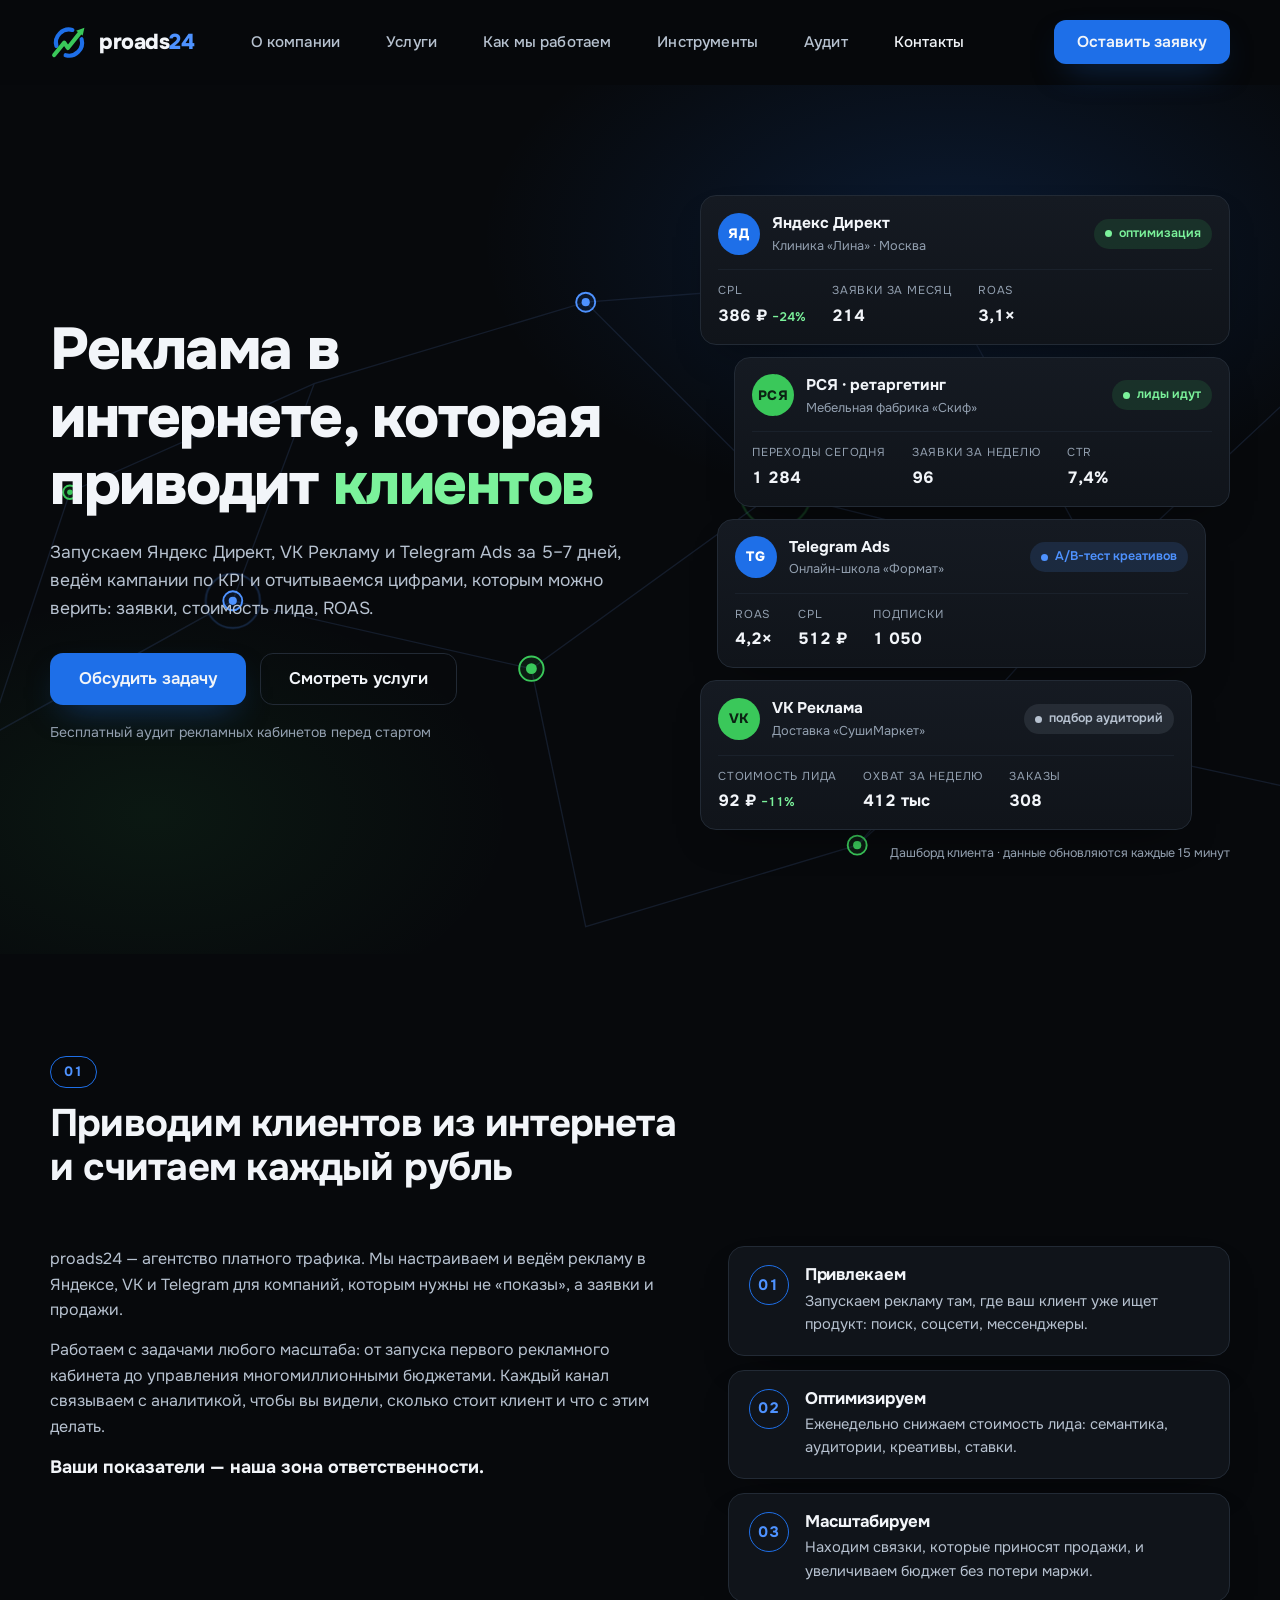
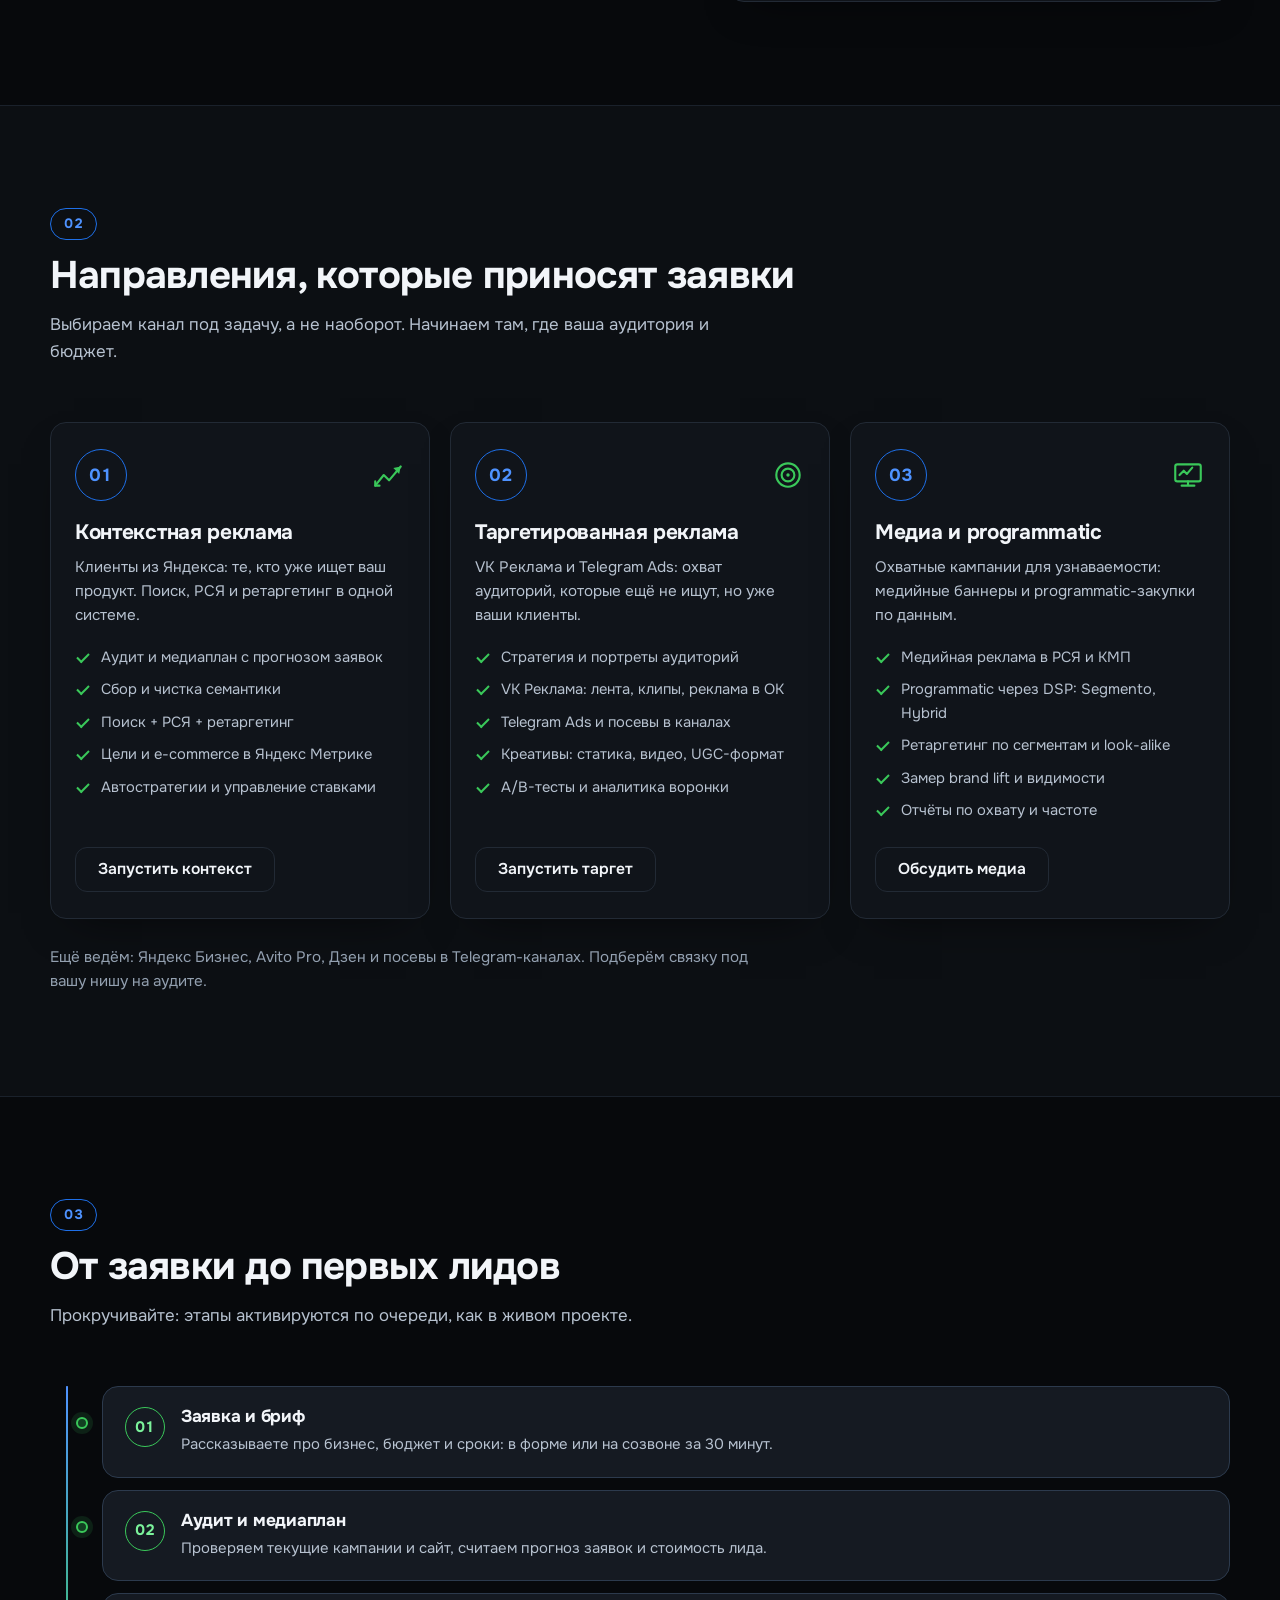
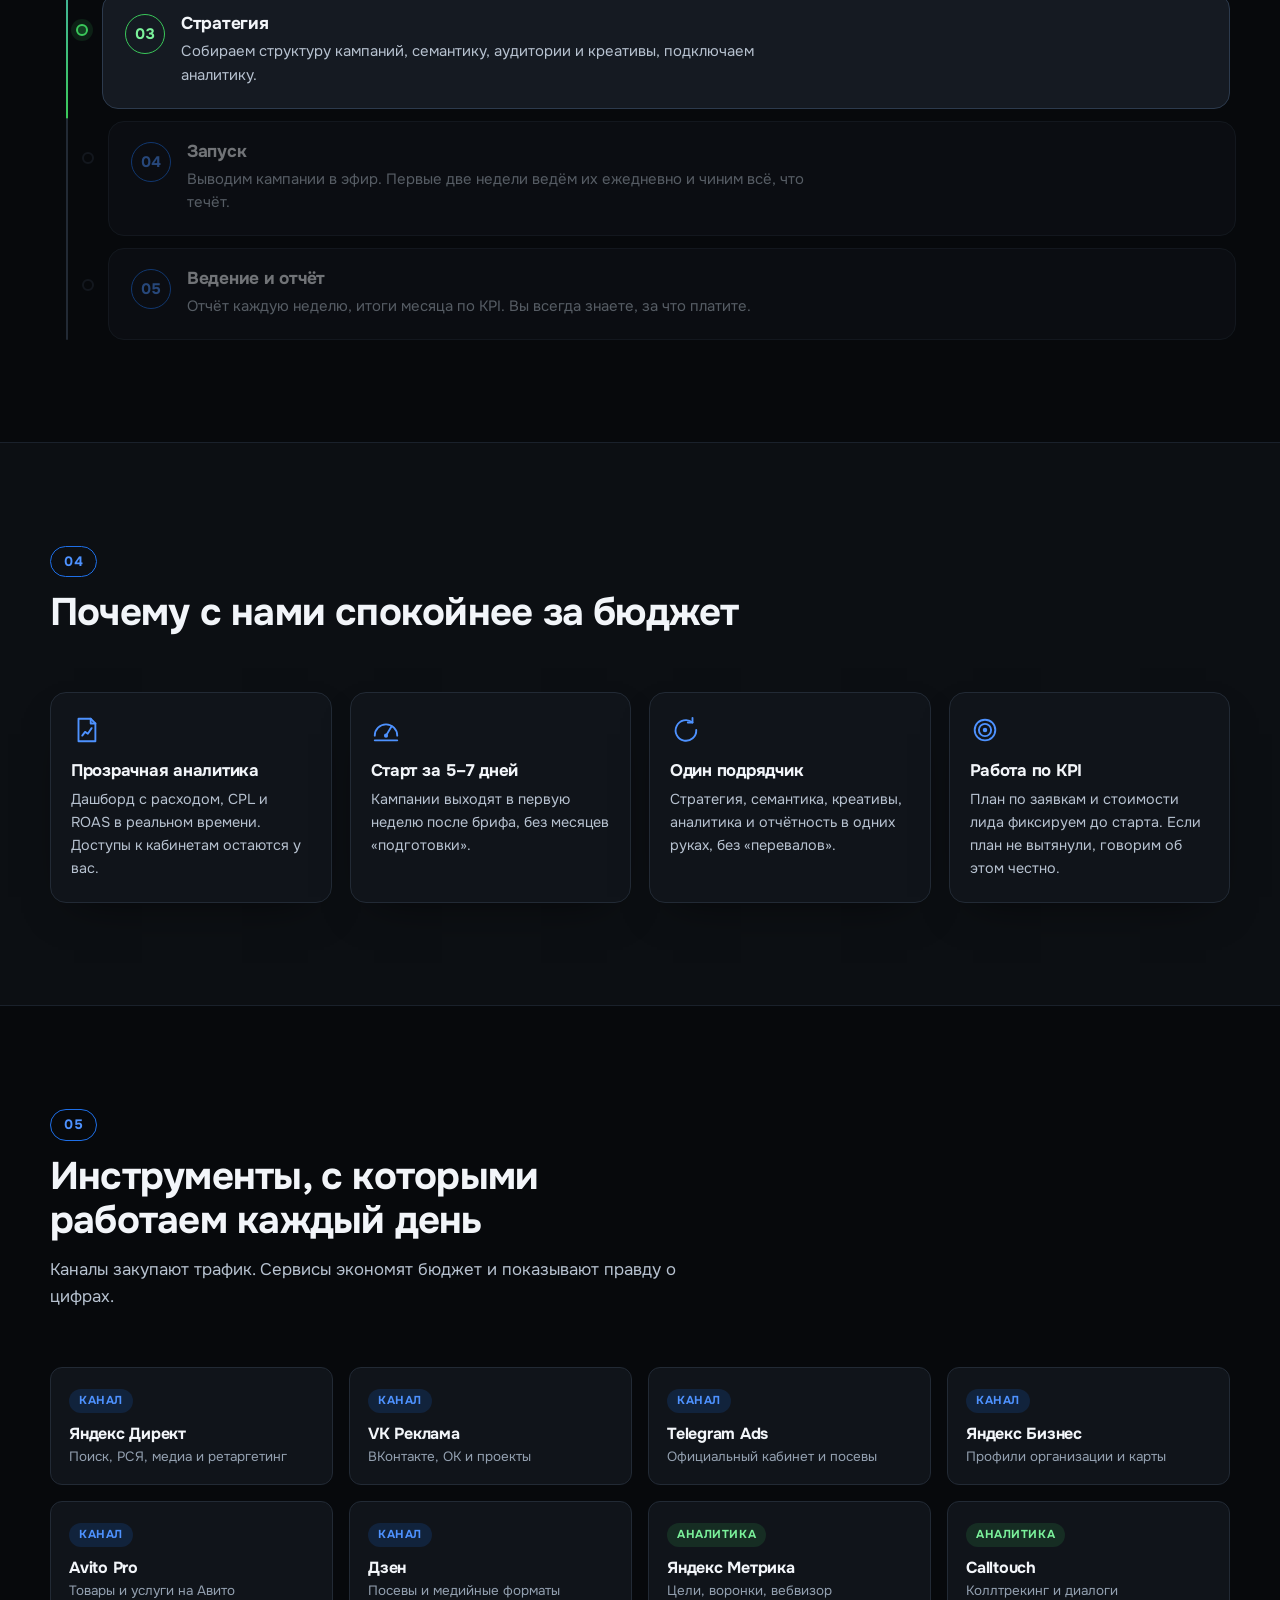
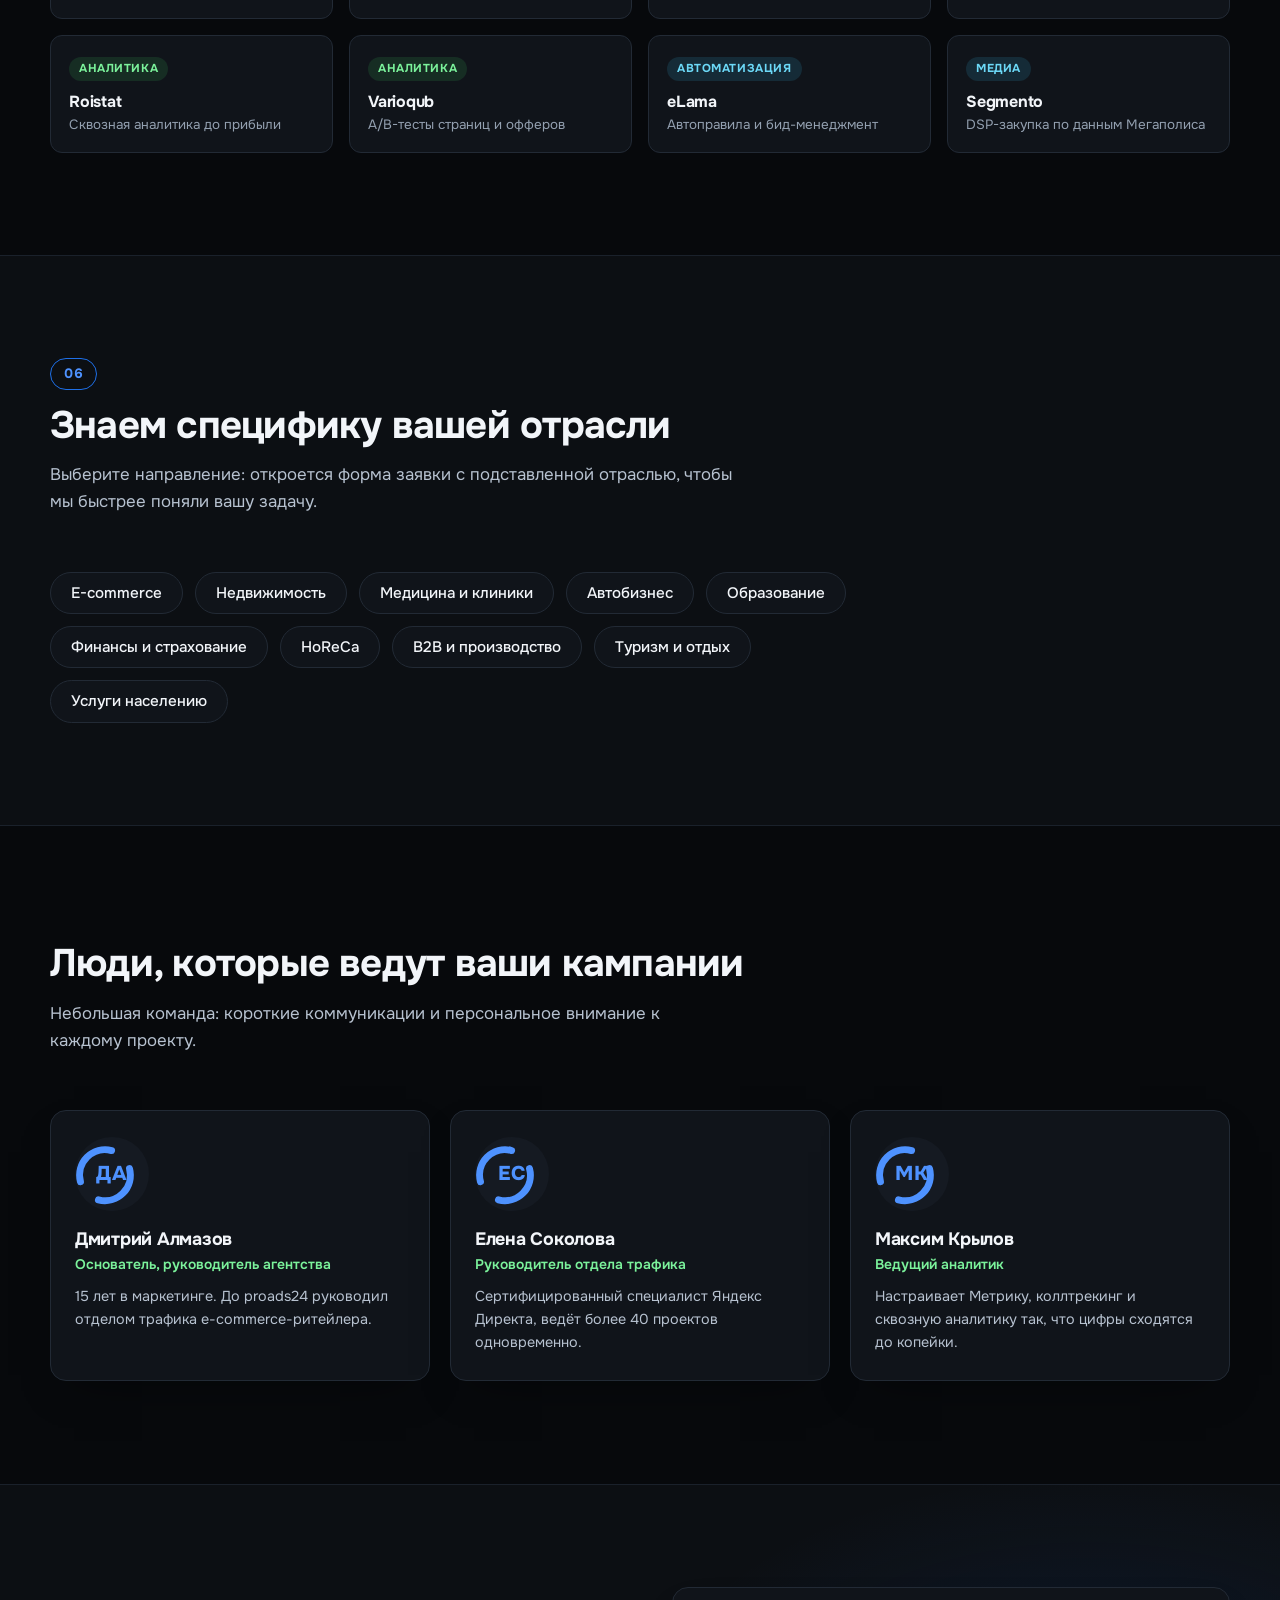
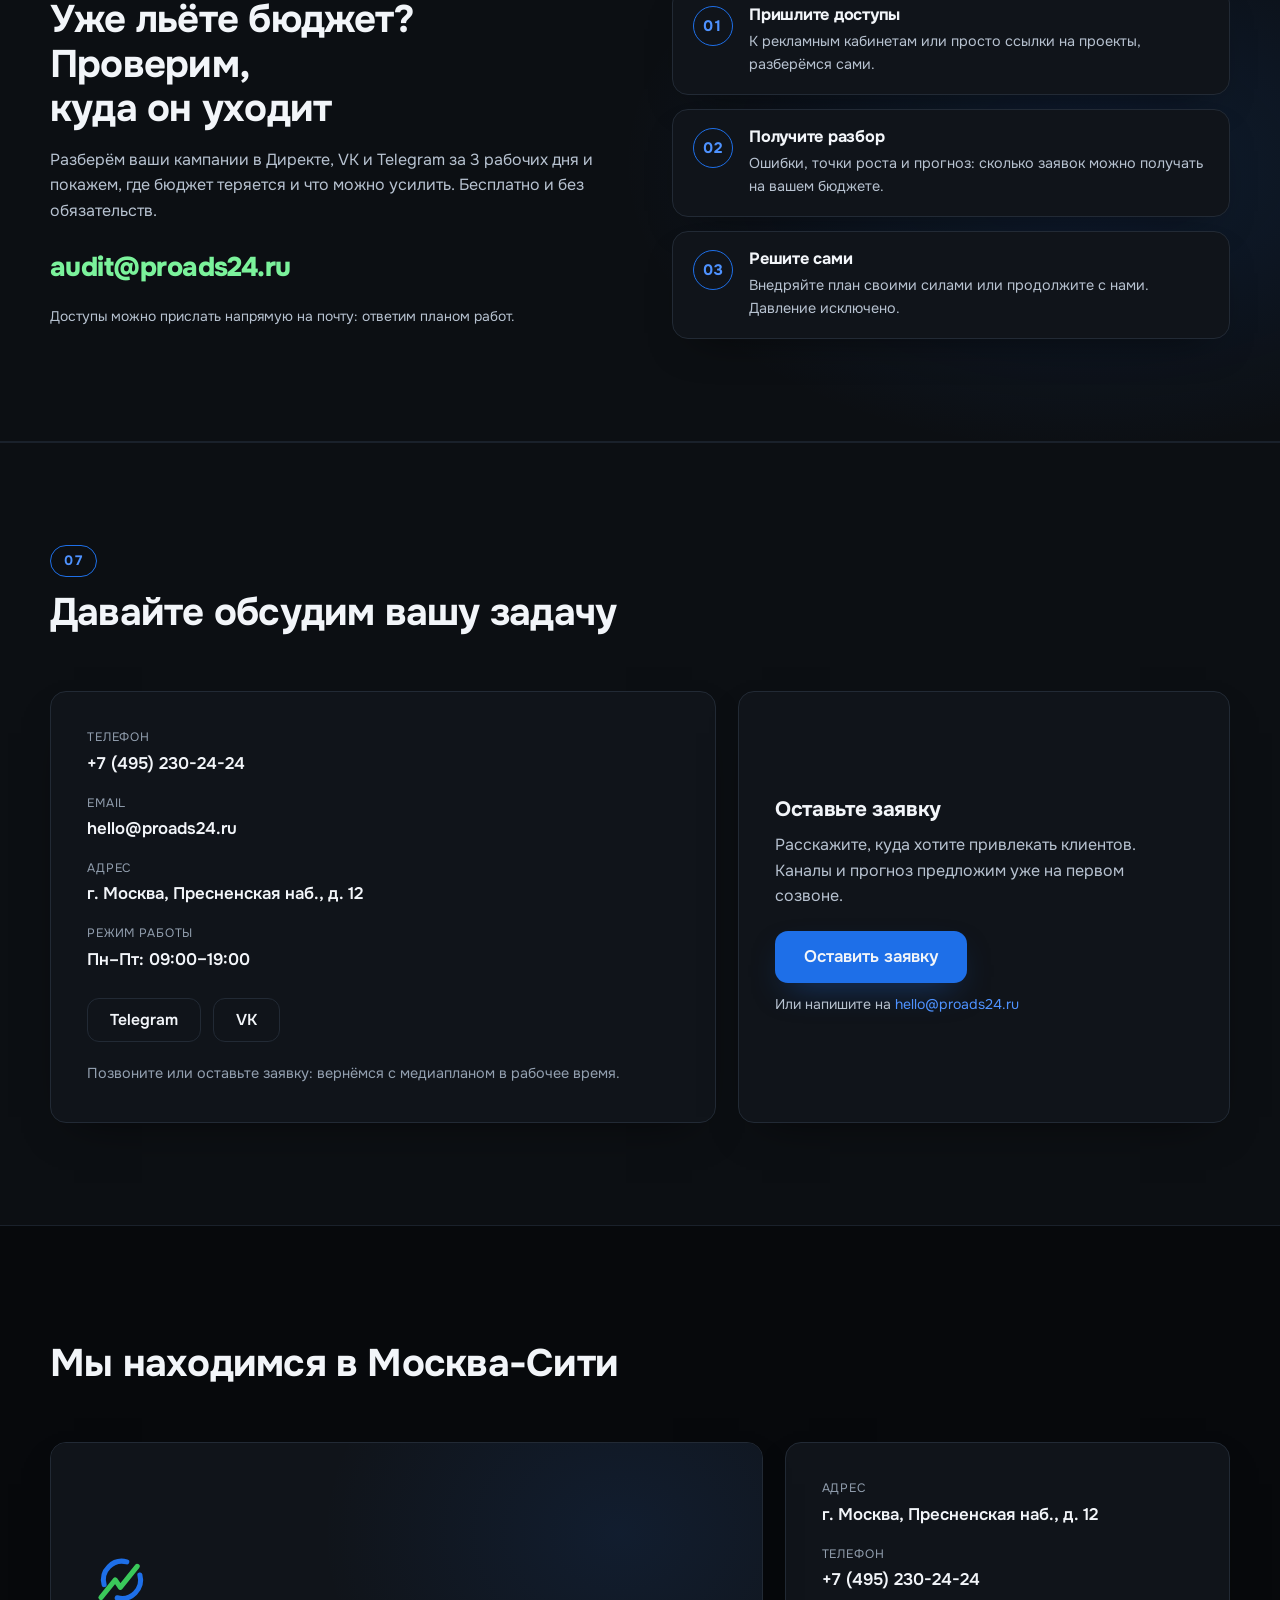
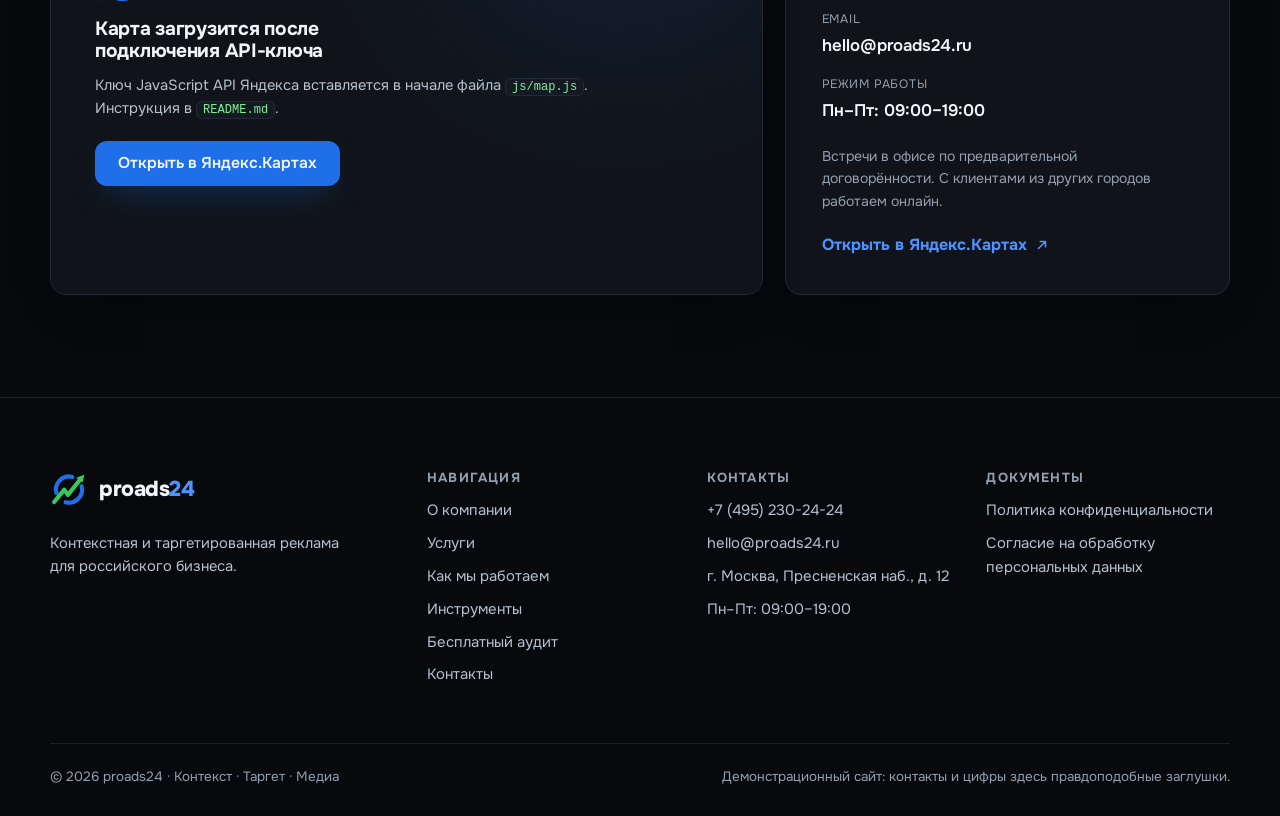
==== index.html @ 4a7482b1 "proads24: сайт агентства интернет-рекламы" ====
<!DOCTYPE html>
<html lang="ru">
<head>
<meta charset="utf-8">
<meta name="viewport" content="width=device-width, initial-scale=1">
<title>proads24 — контекстная и таргетированная реклама для бизнеса</title>
<meta name="description" content="Интернет-агентство proads24: контекстная реклама в Яндекс Директе, таргет VK и Telegram Ads. Запуск от 5 дней, работа по KPI, прозрачная аналитика.">
<meta property="og:title" content="proads24 — реклама, которая приводит клиентов">
<meta property="og:description" content="Контекстная и таргетированная реклама: Яндекс Директ, VK Реклама, Telegram Ads. Запуск от 5 дней, отчётность по KPI.">
<meta property="og:type" content="website">
<meta name="theme-color" content="#07090c">
<link rel="icon" type="image/svg+xml" href="favicon.svg">
<link rel="preconnect" href="https://fonts.googleapis.com">
<link rel="preconnect" href="https://fonts.gstatic.com" crossorigin>
<link rel="stylesheet" href="https://fonts.googleapis.com/css2?family=Onest:wght@400;500;600;700;800&display=swap">
<link rel="stylesheet" href="css/style.css">
</head>
<body>
<a class="skip-link" href="#content">Перейти к содержимому</a>

<!-- ============================ HEADER ============================ -->
<header class="site-header" id="top">
  <div class="container header-inner">
    <a class="brand" href="#top" aria-label="proads24 — на главную">
      <svg class="brand-mark" viewBox="0 0 64 64" aria-hidden="true" focusable="false">
        <path d="M53.2 27.3 A22 22 0 0 1 26.3 54.3" fill="none" stroke="currentColor" stroke-width="7" stroke-linecap="round" class="brand-ring"/>
        <path d="M10.8 38.7 A22 22 0 0 1 37.7 11.7" fill="none" stroke="currentColor" stroke-width="7" stroke-linecap="round" class="brand-ring"/>
        <path d="M7 54 L24 33 L30 42 L50 17" fill="none" stroke="#3ac85a" stroke-width="7" stroke-linecap="round" stroke-linejoin="round"/>
        <polygon points="58,8 55,21 44,13" fill="#3ac85a"/>
      </svg>
      <span class="brand-name">proads<em>24</em></span>
    </a>

    <nav class="site-nav" id="site-nav" aria-label="Основная навигация">
      <ol class="nav-list">
        <li><a href="#about" data-spy>О компании</a></li>
        <li><a href="#services" data-spy>Услуги</a></li>
        <li><a href="#process" data-spy>Как мы работаем</a></li>
        <li><a href="#tools" data-spy>Инструменты</a></li>
        <li><a href="#audit" data-spy>Аудит</a></li>
        <li><a href="#contacts" data-spy>Контакты</a></li>
        <li class="nav-cta-mobile"><button class="btn btn-primary" type="button" data-open-modal>Оставить заявку</button></li>
      </ol>
    </nav>

    <div class="header-actions">
      <button class="btn btn-primary header-cta" type="button" data-open-modal>Оставить заявку</button>
      <button class="burger" type="button" aria-expanded="false" aria-controls="site-nav" aria-label="Открыть меню">
        <span></span><span></span><span></span>
      </button>
    </div>
  </div>
</header>
<main id="content">
<!-- ============================ HERO ============================ -->
<section class="hero" aria-labelledby="hero-title">
  <div class="hero-net" aria-hidden="true">
    <svg viewBox="0 0 1200 640" preserveAspectRatio="xMidYMid slice" focusable="false">
      <g class="net-links" stroke="#22304a" stroke-width="1" fill="none">
        <path d="M120 480 L300 380 L520 430 L700 300 L940 360 L1090 220"/>
        <path d="M300 380 L360 220 L560 160 L700 300"/>
        <path d="M560 160 L820 140 L940 360"/>
        <path d="M520 430 L560 620 L760 560 L940 360"/>
        <path d="M120 480 L180 300 L360 220"/>
        <path d="M760 560 L860 470 L1090 520 L1090 220"/>
      </g>
      <g class="net-nodes">
        <g class="node n-blue" transform="translate(300 380)"><circle r="7"/><circle r="3"/></g>
        <g class="node n-green" transform="translate(520 430)"><circle r="9"/><circle r="4"/></g>
        <g class="node n-blue" transform="translate(700 300)"><circle r="6"/><circle r="2.5"/></g>
        <g class="node n-green" transform="translate(940 360)"><circle r="8"/><circle r="3.5"/></g>
        <g class="node n-blue" transform="translate(560 160)"><circle r="7"/><circle r="3"/></g>
        <g class="node n-blue" transform="translate(1090 220)"><circle r="6"/><circle r="2.5"/></g>
        <g class="node n-green" transform="translate(180 300)"><circle r="5"/><circle r="2"/></g>
        <g class="node n-blue" transform="translate(820 140)"><circle r="5"/><circle r="2"/></g>
        <g class="node n-green" transform="translate(760 560)"><circle r="7"/><circle r="3"/></g>
        <g class="node n-blue" transform="translate(120 480)"><circle r="6"/><circle r="2.5"/></g>
        <g class="node n-blue" transform="translate(1090 520)"><circle r="5"/><circle r="2"/></g>
      </g>
      <g class="net-rings" fill="none" opacity=".55">
        <circle cx="700" cy="300" r="26" stroke="#3ac85a" stroke-width="1.4"/>
        <circle cx="300" cy="380" r="20" stroke="#4e92ff" stroke-width="1.2"/>
        <circle cx="940" cy="360" r="16" stroke="#4e92ff" stroke-width="1.2"/>
      </g>
    </svg>
  </div>

  <div class="container hero-inner">
    <div class="hero-copy">
      <h1 id="hero-title">Реклама в интернете, которая приводит <span class="accent-green">клиентов</span></h1>
      <p class="hero-sub">Запускаем Яндекс Директ, VK Рекламу и Telegram Ads за 5–7 дней, ведём кампании по KPI и отчитываемся цифрами, которым можно верить: заявки, стоимость лида, ROAS.</p>
      <div class="hero-actions">
        <button class="btn btn-primary btn-lg" type="button" data-open-modal>Обсудить задачу</button>
        <a class="btn btn-ghost btn-lg" href="#services">Смотреть услуги</a>
      </div>
      <p class="hero-note">Бесплатный аудит рекламных кабинетов перед стартом</p>
    </div>

    <div class="hero-board" aria-label="Примеры кампаний клиентов">
      <div class="board-card" style="--d:.05s">
        <div class="board-head">
          <span class="chip-badge" aria-hidden="true">ЯД</span>
          <div class="board-id"><strong>Яндекс Директ</strong><span>Клиника «Лина» · Москва</span></div>
          <span class="pill pill-live"><i></i>оптимизация</span>
        </div>
        <dl class="board-stats">
          <div><dt>CPL</dt><dd>386 ₽ <small class="delta-down">−24%</small></dd></div>
          <div><dt>Заявки за месяц</dt><dd>214</dd></div>
          <div><dt>ROAS</dt><dd>3,1×</dd></div>
        </dl>
      </div>
      <div class="board-card" style="--d:.14s">
        <div class="board-head">
          <span class="chip-badge chip-badge-green" aria-hidden="true">РСЯ</span>
          <div class="board-id"><strong>РСЯ · ретаргетинг</strong><span>Мебельная фабрика «Скиф»</span></div>
          <span class="pill pill-live"><i></i>лиды идут</span>
        </div>
        <dl class="board-stats">
          <div><dt>Переходы сегодня</dt><dd>1 284</dd></div>
          <div><dt>Заявки за неделю</dt><dd>96</dd></div>
          <div><dt>CTR</dt><dd>7,4%</dd></div>
        </dl>
      </div>
      <div class="board-card" style="--d:.23s">
        <div class="board-head">
          <span class="chip-badge" aria-hidden="true">TG</span>
          <div class="board-id"><strong>Telegram Ads</strong><span>Онлайн-школа «Формат»</span></div>
          <span class="pill pill-warm"><i></i>A/B-тест креативов</span>
        </div>
        <dl class="board-stats">
          <div><dt>ROAS</dt><dd>4,2×</dd></div>
          <div><dt>CPL</dt><dd>512 ₽</dd></div>
          <div><dt>Подписки</dt><dd>1 050</dd></div>
        </dl>
      </div>
      <div class="board-card" style="--d:.32s">
        <div class="board-head">
          <span class="chip-badge chip-badge-green" aria-hidden="true">VK</span>
          <div class="board-id"><strong>VK Реклама</strong><span>Доставка «СушиМаркет»</span></div>
          <span class="pill pill-idle"><i></i>подбор аудиторий</span>
        </div>
        <dl class="board-stats">
          <div><dt>Стоимость лида</dt><dd>92 ₽ <small class="delta-down">−11%</small></dd></div>
          <div><dt>Охват за неделю</dt><dd>412 тыс</dd></div>
          <div><dt>Заказы</dt><dd>308</dd></div>
        </dl>
      </div>
      <p class="board-caption">Дашборд клиента · данные обновляются каждые 15 минут</p>
    </div>
  </div>
</section>

<!-- ============================ 01 О КОМПАНИИ ============================ -->
<section class="section" id="about" aria-labelledby="about-title">
  <div class="container">
    <div class="section-head">
      <span class="section-num" aria-hidden="true">01</span>
      <h2 id="about-title">Приводим клиентов из интернета и считаем каждый рубль</h2>
    </div>
    <div class="about-grid">
      <div class="about-text">
        <p>proads24 — агентство платного трафика. Мы настраиваем и ведём рекламу в Яндексе, VK и Telegram для компаний, которым нужны не «показы», а заявки и продажи.</p>
        <p>Работаем с задачами любого масштаба: от запуска первого рекламного кабинета до управления многомиллионными бюджетами. Каждый канал связываем с аналитикой, чтобы вы видели, сколько стоит клиент и что с этим делать.</p>
        <p class="about-strong">Ваши показатели — наша зона ответственности.</p>
      </div>
      <ol class="about-principles">
        <li>
          <span class="num-badge" aria-hidden="true">01</span>
          <div><h3>Привлекаем</h3><p>Запускаем рекламу там, где ваш клиент уже ищет продукт: поиск, соцсети, мессенджеры.</p></div>
        </li>
        <li>
          <span class="num-badge" aria-hidden="true">02</span>
          <div><h3>Оптимизируем</h3><p>Еженедельно снижаем стоимость лида: семантика, аудитории, креативы, ставки.</p></div>
        </li>
        <li>
          <span class="num-badge" aria-hidden="true">03</span>
          <div><h3>Масштабируем</h3><p>Находим связки, которые приносят продажи, и увеличиваем бюджет без потери маржи.</p></div>
        </li>
      </ol>
    </div>
  </div>
</section>

<!-- ============================ 02 УСЛУГИ ============================ -->
<section class="section section-alt" id="services" aria-labelledby="services-title">
  <div class="container">
    <div class="section-head">
      <span class="section-num" aria-hidden="true">02</span>
      <h2 id="services-title">Направления, которые приносят заявки</h2>
      <p class="section-sub">Выбираем канал под задачу, а не наоборот. Начинаем там, где ваша аудитория и бюджет.</p>
    </div>
    <div class="service-grid">
      <article class="service-card">
        <div class="service-top">
          <span class="num-badge num-badge-lg" aria-hidden="true">01</span>
          <svg class="service-icon" viewBox="0 0 32 32" aria-hidden="true" fill="none" stroke="currentColor" stroke-width="2" stroke-linecap="round" stroke-linejoin="round"><path d="M4 26 L12 16 L17 21 L28 8"/><polygon points="28,8 21,9.5 26.5,15" fill="currentColor" stroke="none"/><path d="M4 22 v4 h4" /></svg>
        </div>
        <h3>Контекстная реклама</h3>
        <p>Клиенты из Яндекса: те, кто уже ищет ваш продукт. Поиск, РСЯ и ретаргетинг в одной системе.</p>
        <ul class="check-list">
          <li>Аудит и медиаплан с прогнозом заявок</li>
          <li>Сбор и чистка семантики</li>
          <li>Поиск + РСЯ + ретаргетинг</li>
          <li>Цели и e-commerce в Яндекс Метрике</li>
          <li>Автостратегии и управление ставками</li>
        </ul>
        <button class="btn btn-ghost service-btn" type="button" data-open-modal data-topic="Контекстная реклама">Запустить контекст</button>
      </article>
      <article class="service-card">
        <div class="service-top">
          <span class="num-badge num-badge-lg" aria-hidden="true">02</span>
          <svg class="service-icon" viewBox="0 0 32 32" aria-hidden="true" fill="none" stroke="currentColor" stroke-width="2" stroke-linecap="round"><circle cx="16" cy="16" r="11"/><circle cx="16" cy="16" r="6"/><circle cx="16" cy="16" r="1.6" fill="currentColor" stroke="none"/></svg>
        </div>
        <h3>Таргетированная реклама</h3>
        <p>VK Реклама и Telegram Ads: охват аудиторий, которые ещё не ищут, но уже ваши клиенты.</p>
        <ul class="check-list">
          <li>Стратегия и портреты аудиторий</li>
          <li>VK Реклама: лента, клипы, реклама в ОК</li>
          <li>Telegram Ads и посевы в каналах</li>
          <li>Креативы: статика, видео, UGC-формат</li>
          <li>A/B-тесты и аналитика воронки</li>
        </ul>
        <button class="btn btn-ghost service-btn" type="button" data-open-modal data-topic="Таргетированная реклама">Запустить таргет</button>
      </article>

      <article class="service-card">
        <div class="service-top">
          <span class="num-badge num-badge-lg" aria-hidden="true">03</span>
          <svg class="service-icon" viewBox="0 0 32 32" aria-hidden="true" fill="none" stroke="currentColor" stroke-width="2" stroke-linecap="round" stroke-linejoin="round"><rect x="4" y="6" width="24" height="16" rx="2"/><path d="M16 22 v4 M10 26 h12 M8 16 l4-4 3 3 5-6"/></svg>
        </div>
        <h3>Медиа и programmatic</h3>
        <p>Охватные кампании для узнаваемости: медийные баннеры и programmatic-закупки по данным.</p>
        <ul class="check-list">
          <li>Медийная реклама в РСЯ и КМП</li>
          <li>Programmatic через DSP: Segmento, Hybrid</li>
          <li>Ретаргетинг по сегментам и look-alike</li>
          <li>Замер brand lift и видимости</li>
          <li>Отчёты по охвату и частоте</li>
        </ul>
        <button class="btn btn-ghost service-btn" type="button" data-open-modal data-topic="Медиа и programmatic">Обсудить медиа</button>
      </article>
    </div>
    <p class="services-note">Ещё ведём: Яндекс Бизнес, Avito Pro, Дзен и посевы в Telegram-каналах. Подберём связку под вашу нишу на аудите.</p>
  </div>
</section>

<!-- ============================ 03 ПРОЦЕСС ============================ -->
<section class="section" id="process" aria-labelledby="process-title">
  <div class="container">
    <div class="section-head">
      <span class="section-num" aria-hidden="true">03</span>
      <h2 id="process-title">От заявки до первых лидов</h2>
      <p class="section-sub">Прокручивайте: этапы активируются по очереди, как в живом проекте.</p>
    </div>
    <div class="process-track">
      <div class="process-rail" aria-hidden="true"><span class="process-progress"></span></div>
      <ol class="process-list">
        <li class="step">
          <span class="step-dot" aria-hidden="true"></span>
          <span class="num-badge" aria-hidden="true">01</span>
          <div class="step-body"><h3>Заявка и бриф</h3><p>Рассказываете про бизнес, бюджет и сроки: в форме или на созвоне за 30 минут.</p></div>
        </li>
        <li class="step">
          <span class="step-dot" aria-hidden="true"></span>
          <span class="num-badge" aria-hidden="true">02</span>
          <div class="step-body"><h3>Аудит и медиаплан</h3><p>Проверяем текущие кампании и сайт, считаем прогноз заявок и стоимость лида.</p></div>
        </li>
        <li class="step">
          <span class="step-dot" aria-hidden="true"></span>
          <span class="num-badge" aria-hidden="true">03</span>
          <div class="step-body"><h3>Стратегия</h3><p>Собираем структуру кампаний, семантику, аудитории и креативы, подключаем аналитику.</p></div>
        </li>
        <li class="step">
          <span class="step-dot" aria-hidden="true"></span>
          <span class="num-badge" aria-hidden="true">04</span>
          <div class="step-body"><h3>Запуск</h3><p>Выводим кампании в эфир. Первые две недели ведём их ежедневно и чиним всё, что течёт.</p></div>
        </li>
        <li class="step">
          <span class="step-dot" aria-hidden="true"></span>
          <span class="num-badge" aria-hidden="true">05</span>
          <div class="step-body"><h3>Ведение и отчёт</h3><p>Отчёт каждую неделю, итоги месяца по KPI. Вы всегда знаете, за что платите.</p></div>
        </li>
      </ol>
    </div>
  </div>
</section>

<!-- ============================ 04 ПОЧЕМУ МЫ ============================ -->
<section class="section section-alt" id="strengths" aria-labelledby="strengths-title">
  <div class="container">
    <div class="section-head">
      <span class="section-num" aria-hidden="true">04</span>
      <h2 id="strengths-title">Почему с нами спокойнее за бюджет</h2>
    </div>
    <div class="adv-grid">
      <article class="adv-card">
        <svg class="adv-icon" viewBox="0 0 32 32" aria-hidden="true" fill="none" stroke="currentColor" stroke-width="2" stroke-linecap="round" stroke-linejoin="round"><path d="M8 4 h13 l5 5 v19 H8 z"/><path d="M21 4 v5 h5"/><path d="M12 22 l3-4 3 2 4-6"/></svg>
        <h3>Прозрачная аналитика</h3>
        <p>Дашборд с расходом, CPL и ROAS в реальном времени. Доступы к кабинетам остаются у вас.</p>
      </article>
      <article class="adv-card">
        <svg class="adv-icon" viewBox="0 0 32 32" aria-hidden="true" fill="none" stroke="currentColor" stroke-width="2" stroke-linecap="round"><path d="M4 22 a12 12 0 0 1 24 0"/><path d="M16 22 L22 12"/><circle cx="16" cy="22" r="2.2" fill="currentColor" stroke="none"/><path d="M4 27 h24"/></svg>
        <h3>Старт за 5–7 дней</h3>
        <p>Кампании выходят в первую неделю после брифа, без месяцев «подготовки».</p>
      </article>
      <article class="adv-card">
        <svg class="adv-icon" viewBox="0 0 32 32" aria-hidden="true" fill="none" stroke="currentColor" stroke-width="2" stroke-linecap="round" stroke-linejoin="round"><path d="M24 8 a11 11 0 1 0 4 8"/><path d="M24 3 v5 h-5"/></svg>
        <h3>Один подрядчик</h3>
        <p>Стратегия, семантика, креативы, аналитика и отчётность в одних руках, без «перевалов».</p>
      </article>
      <article class="adv-card">
        <svg class="adv-icon" viewBox="0 0 32 32" aria-hidden="true" fill="none" stroke="currentColor" stroke-width="2" stroke-linecap="round"><circle cx="16" cy="16" r="11"/><circle cx="16" cy="16" r="6.5"/><circle cx="16" cy="16" r="2.4" fill="currentColor" stroke="none"/></svg>
        <h3>Работа по KPI</h3>
        <p>План по заявкам и стоимости лида фиксируем до старта. Если план не вытянули, говорим об этом честно.</p>
      </article>
    </div>
  </div>
</section>

<!-- ============================ 05 ИНСТРУМЕНТЫ ============================ -->
<section class="section" id="tools" aria-labelledby="tools-title">
  <div class="container">
    <div class="section-head">
      <span class="section-num" aria-hidden="true">05</span>
      <h2 id="tools-title">Инструменты, с которыми работаем каждый день</h2>
      <p class="section-sub">Каналы закупают трафик. Сервисы экономят бюджет и показывают правду о цифрах.</p>
    </div>
    <ul class="tools-grid">
      <li class="tool"><span class="tool-tag tool-tag-blue">Канал</span><h3>Яндекс Директ</h3><p>Поиск, РСЯ, медиа и ретаргетинг</p></li>
      <li class="tool"><span class="tool-tag tool-tag-blue">Канал</span><h3>VK Реклама</h3><p>ВКонтакте, ОК и проекты</p></li>
      <li class="tool"><span class="tool-tag tool-tag-blue">Канал</span><h3>Telegram Ads</h3><p>Официальный кабинет и посевы</p></li>
      <li class="tool"><span class="tool-tag tool-tag-blue">Канал</span><h3>Яндекс Бизнес</h3><p>Профили организации и карты</p></li>
      <li class="tool"><span class="tool-tag tool-tag-blue">Канал</span><h3>Avito Pro</h3><p>Товары и услуги на Авито</p></li>
      <li class="tool"><span class="tool-tag tool-tag-blue">Канал</span><h3>Дзен</h3><p>Посевы и медийные форматы</p></li>
      <li class="tool"><span class="tool-tag tool-tag-green">Аналитика</span><h3>Яндекс Метрика</h3><p>Цели, воронки, вебвизор</p></li>
      <li class="tool"><span class="tool-tag tool-tag-green">Аналитика</span><h3>Calltouch</h3><p>Коллтрекинг и диалоги</p></li>
      <li class="tool"><span class="tool-tag tool-tag-green">Аналитика</span><h3>Roistat</h3><p>Сквозная аналитика до прибыли</p></li>
      <li class="tool"><span class="tool-tag tool-tag-green">Аналитика</span><h3>Varioqub</h3><p>A/B-тесты страниц и офферов</p></li>
      <li class="tool"><span class="tool-tag tool-tag-teal">Автоматизация</span><h3>eLama</h3><p>Автоправила и бид-менеджмент</p></li>
      <li class="tool"><span class="tool-tag tool-tag-teal">Медиа</span><h3>Segmento</h3><p>DSP-закупка по данным Мегаполиса</p></li>
    </ul>
  </div>
</section>

<!-- ============================ 06 ОТРАСЛИ ============================ -->
<section class="section section-alt" id="industries" aria-labelledby="industries-title">
  <div class="container">
    <div class="section-head">
      <span class="section-num" aria-hidden="true">06</span>
      <h2 id="industries-title">Знаем специфику вашей отрасли</h2>
      <p class="section-sub">Выберите направление: откроется форма заявки с подставленной отраслью, чтобы мы быстрее поняли вашу задачу.</p>
    </div>
    <ul class="industry-cloud">
      <li><button type="button" data-open-modal data-topic="E-commerce">E-commerce</button></li>
      <li><button type="button" data-open-modal data-topic="Недвижимость">Недвижимость</button></li>
      <li><button type="button" data-open-modal data-topic="Медицина и клиники">Медицина и клиники</button></li>
      <li><button type="button" data-open-modal data-topic="Автобизнес">Автобизнес</button></li>
      <li><button type="button" data-open-modal data-topic="Образование">Образование</button></li>
      <li><button type="button" data-open-modal data-topic="Финансы и страхование">Финансы и страхование</button></li>
      <li><button type="button" data-open-modal data-topic="HoReCa">HoReCa</button></li>
      <li><button type="button" data-open-modal data-topic="B2B и производство">B2B и производство</button></li>
      <li><button type="button" data-open-modal data-topic="Туризм и отдых">Туризм и отдых</button></li>
      <li><button type="button" data-open-modal data-topic="Услуги населению">Услуги населению</button></li>
    </ul>
  </div>
</section>

<!-- ============================ КОМАНДА ============================ -->
<section class="section" id="team" aria-labelledby="team-title">
  <div class="container">
    <div class="section-head">
      <h2 id="team-title">Люди, которые ведут ваши кампании</h2>
      <p class="section-sub">Небольшая команда: короткие коммуникации и персональное внимание к каждому проекту.</p>
    </div>
    <ul class="team-grid">
      <li class="team-card">
        <span class="team-ava" aria-hidden="true"><svg viewBox="0 0 64 64"><path d="M53.2 27.3 A22 22 0 0 1 26.3 54.3" fill="none" stroke="currentColor" stroke-width="6" stroke-linecap="round"/><path d="M10.8 38.7 A22 22 0 0 1 37.7 11.7" fill="none" stroke="currentColor" stroke-width="6" stroke-linecap="round"/></svg>ДА</span>
        <h3>Дмитрий Алмазов</h3><p class="team-role">Основатель, руководитель агентства</p><p class="team-bio">15 лет в маркетинге. До proads24 руководил отделом трафика e-commerce-ритейлера.</p>
      </li>
      <li class="team-card">
        <span class="team-ava" aria-hidden="true"><svg viewBox="0 0 64 64"><path d="M53.2 27.3 A22 22 0 0 1 26.3 54.3" fill="none" stroke="currentColor" stroke-width="6" stroke-linecap="round"/><path d="M10.8 38.7 A22 22 0 0 1 37.7 11.7" fill="none" stroke="currentColor" stroke-width="6" stroke-linecap="round"/></svg>ЕС</span>
        <h3>Елена Соколова</h3><p class="team-role">Руководитель отдела трафика</p><p class="team-bio">Сертифицированный специалист Яндекс Директа, ведёт более 40 проектов одновременно.</p>
      </li>
      <li class="team-card">
        <span class="team-ava" aria-hidden="true"><svg viewBox="0 0 64 64"><path d="M53.2 27.3 A22 22 0 0 1 26.3 54.3" fill="none" stroke="currentColor" stroke-width="6" stroke-linecap="round"/><path d="M10.8 38.7 A22 22 0 0 1 37.7 11.7" fill="none" stroke="currentColor" stroke-width="6" stroke-linecap="round"/></svg>МК</span>
        <h3>Максим Крылов</h3><p class="team-role">Ведущий аналитик</p><p class="team-bio">Настраивает Метрику, коллтрекинг и сквозную аналитику так, что цифры сходятся до копейки.</p>
      </li>
    </ul>
  </div>
</section>

<!-- ============================ БЕСПЛАТНЫЙ АУДИТ ============================ -->
<section class="section audit-section" id="audit" aria-labelledby="audit-title">
  <div class="container audit-inner">
    <div class="audit-copy">
      <h2 id="audit-title">Уже льёте бюджет? Проверим, куда он уходит</h2>
      <p>Разберём ваши кампании в Директе, VK и Telegram за 3 рабочих дня и покажем, где бюджет теряется и что можно усилить. Бесплатно и без обязательств.</p>
      <a class="audit-mail" href="mailto:audit@proads24.ru">audit@proads24.ru</a>
      <p class="audit-hint">Доступы можно прислать напрямую на почту: ответим планом работ.</p>
    </div>
    <ol class="audit-steps">
      <li><span class="num-badge" aria-hidden="true">01</span><div><h3>Пришлите доступы</h3><p>К рекламным кабинетам или просто ссылки на проекты, разберёмся сами.</p></div></li>
      <li><span class="num-badge" aria-hidden="true">02</span><div><h3>Получите разбор</h3><p>Ошибки, точки роста и прогноз: сколько заявок можно получать на вашем бюджете.</p></div></li>
      <li><span class="num-badge" aria-hidden="true">03</span><div><h3>Решите сами</h3><p>Внедряйте план своими силами или продолжите с нами. Давление исключено.</p></div></li>
    </ol>
  </div>
</section>

<!-- ============================ КОНТАКТЫ ============================ -->
<section class="section section-alt" id="contacts" aria-labelledby="contacts-title">
  <div class="container">
    <div class="section-head">
      <span class="section-num" aria-hidden="true">07</span>
      <h2 id="contacts-title">Давайте обсудим вашу задачу</h2>
    </div>
    <div class="contacts-grid">
      <div class="contacts-info">
        <dl class="contact-lines">
          <div><dt>Телефон</dt><dd><a href="tel:+74952302424">+7 (495) 230-24-24</a></dd></div>
          <div><dt>Email</dt><dd><a href="mailto:hello@proads24.ru">hello@proads24.ru</a></dd></div>
          <div><dt>Адрес</dt><dd>г. Москва, Пресненская наб., д. 12</dd></div>
          <div><dt>Режим работы</dt><dd>Пн–Пт: 09:00–19:00</dd></div>
        </dl>
        <div class="socials">
          <a class="btn btn-ghost" href="https://t.me/proads24" target="_blank" rel="noopener">Telegram</a>
          <a class="btn btn-ghost" href="https://vk.com/proads24" target="_blank" rel="noopener">VK</a>
        </div>
        <p class="contacts-note">Позвоните или оставьте заявку: вернёмся с медиапланом в рабочее время.</p>
      </div>
      <div class="contacts-cta">
        <h3>Оставьте заявку</h3>
        <p>Расскажите, куда хотите привлекать клиентов. Каналы и прогноз предложим уже на первом созвоне.</p>
        <button class="btn btn-primary btn-lg" type="button" data-open-modal>Оставить заявку</button>
        <p class="contacts-alt">Или напишите на <a href="mailto:hello@proads24.ru">hello@proads24.ru</a></p>
      </div>
    </div>
  </div>
</section>

<!-- ============================ КАРТА ============================ -->
<section class="section map-section" id="map" aria-labelledby="map-title">
  <div class="container">
    <div class="section-head">
      <h2 id="map-title">Мы находимся в Москва-Сити</h2>
    </div>
    <div class="map-layout">
      <div class="map-frame">
        <div class="map-canvas" id="ymap" role="application" aria-label="Карта: Москва, Пресненская набережная, 12"></div>
        <div class="map-fallback" id="map-fallback" hidden>
          <svg viewBox="0 0 64 64" aria-hidden="true"><path d="M53.2 27.3 A22 22 0 0 1 26.3 54.3" fill="none" stroke="currentColor" stroke-width="6" stroke-linecap="round"/><path d="M10.8 38.7 A22 22 0 0 1 37.7 11.7" fill="none" stroke="currentColor" stroke-width="6" stroke-linecap="round"/><path d="M7 54 L24 33 L30 42 L50 17" fill="none" stroke="#3ac85a" stroke-width="6" stroke-linecap="round" stroke-linejoin="round"/></svg>
          <h3>Карта загрузится после подключения API-ключа</h3>
          <p>Ключ JavaScript API Яндекса вставляется в начале файла <code>js/map.js</code>. Инструкция в <code>README.md</code>.</p>
          <a class="btn btn-primary" href="https://yandex.ru/maps/?text=%D0%9C%D0%BE%D1%81%D0%BA%D0%B2%D0%B0%2C%20%D0%9F%D1%80%D0%B5%D1%81%D0%BD%D0%B5%D0%BD%D1%81%D0%BA%D0%B0%D1%8F%20%D0%BD%D0%B0%D0%B1%D0%B5%D1%80%D0%B5%D0%B6%D0%BD%D0%B0%D1%8F%2C%2012" target="_blank" rel="noopener">Открыть в Яндекс.Картах</a>
        </div>
      </div>
      <div class="map-info">
        <dl class="contact-lines">
          <div><dt>Адрес</dt><dd>г. Москва, Пресненская наб., д. 12</dd></div>
          <div><dt>Телефон</dt><dd><a href="tel:+74952302424">+7 (495) 230-24-24</a></dd></div>
          <div><dt>Email</dt><dd><a href="mailto:hello@proads24.ru">hello@proads24.ru</a></dd></div>
          <div><dt>Режим работы</dt><dd>Пн–Пт: 09:00–19:00</dd></div>
        </dl>
        <p class="map-note">Встречи в офисе по предварительной договорённости. С клиентами из других городов работаем онлайн.</p>
        <a class="map-link" href="https://yandex.ru/maps/?text=%D0%9C%D0%BE%D1%81%D0%BA%D0%B2%D0%B0%2C%20%D0%9F%D1%80%D0%B5%D1%81%D0%BD%D0%B5%D0%BD%D1%81%D0%BA%D0%B0%D1%8F%20%D0%BD%D0%B0%D0%B1%D0%B5%D1%80%D0%B5%D0%B6%D0%BD%D0%B0%D1%8F%2C%2012" target="_blank" rel="noopener">Открыть в Яндекс.Картах<svg viewBox="0 0 16 16" aria-hidden="true"><path d="M4 12 L12 4 M6 4 h6 v6" fill="none" stroke="currentColor" stroke-width="1.8" stroke-linecap="round" stroke-linejoin="round"/></svg></a>
      </div>
    </div>
  </div>
</section>
</main>

<!-- ============================ FOOTER ============================ -->
<footer class="site-footer">
  <div class="container footer-grid">
    <div class="footer-brand">
      <a class="brand" href="#top" aria-label="proads24 — наверх">
        <svg class="brand-mark" viewBox="0 0 64 64" aria-hidden="true" focusable="false">
          <path d="M53.2 27.3 A22 22 0 0 1 26.3 54.3" fill="none" stroke="currentColor" stroke-width="7" stroke-linecap="round" class="brand-ring"/>
          <path d="M10.8 38.7 A22 22 0 0 1 37.7 11.7" fill="none" stroke="currentColor" stroke-width="7" stroke-linecap="round" class="brand-ring"/>
          <path d="M7 54 L24 33 L30 42 L50 17" fill="none" stroke="#3ac85a" stroke-width="7" stroke-linecap="round" stroke-linejoin="round"/>
          <polygon points="58,8 55,21 44,13" fill="#3ac85a"/>
        </svg>
        <span class="brand-name">proads<em>24</em></span>
      </a>
      <p class="footer-tagline">Контекстная и таргетированная реклама для российского бизнеса.</p>
    </div>
    <nav class="footer-nav" aria-label="Навигация в подвале">
      <h3>Навигация</h3>
      <ul>
        <li><a href="#about">О компании</a></li>
        <li><a href="#services">Услуги</a></li>
        <li><a href="#process">Как мы работаем</a></li>
        <li><a href="#tools">Инструменты</a></li>
        <li><a href="#audit">Бесплатный аудит</a></li>
        <li><a href="#contacts">Контакты</a></li>
      </ul>
    </nav>
    <div class="footer-contacts">
      <h3>Контакты</h3>
      <ul>
        <li><a href="tel:+74952302424">+7 (495) 230-24-24</a></li>
        <li><a href="mailto:hello@proads24.ru">hello@proads24.ru</a></li>
        <li>г. Москва, Пресненская наб., д. 12</li>
        <li>Пн–Пт: 09:00–19:00</li>
      </ul>
    </div>
    <div class="footer-docs">
      <h3>Документы</h3>
      <ul>
        <li><a href="#" data-doc="policy">Политика конфиденциальности</a></li>
        <li><a href="#" data-doc="consent">Согласие на обработку персональных данных</a></li>
      </ul>
    </div>
  </div>
  <div class="container footer-bottom">
    <p>© <span id="year">2026</span> proads24 · Контекст · Таргет · Медиа</p>
    <p class="footer-demo">Демонстрационный сайт: контакты и цифры здесь правдоподобные заглушки.</p>
  </div>
</footer>

<!-- ============================ МОДАЛКА ЗАЯВКИ ============================ -->
<dialog class="modal" id="lead-modal" aria-labelledby="lead-modal-title">
  <div class="modal-head">
    <div>
      <h2 id="lead-modal-title">Оставить заявку</h2>
      <p class="modal-sub">Ответим в рабочее время и вернёмся с медиапланом.</p>
    </div>
    <button class="modal-close" type="button" data-close-modal aria-label="Закрыть окно">
      <svg viewBox="0 0 20 20" aria-hidden="true"><path d="M5 5 L15 15 M15 5 L5 15" fill="none" stroke="currentColor" stroke-width="2" stroke-linecap="round"/></svg>
    </button>
  </div>
  <form id="lead-form" novalidate>
    <div class="form-grid">
      <div class="field">
        <label for="f-name">Имя <em>*</em></label>
        <input id="f-name" name="name" type="text" autocomplete="name" required placeholder="Как к вам обращаться">
        <p class="field-error" id="f-name-err" hidden>Пожалуйста, укажите имя</p>
      </div>
      <div class="field">
        <label for="f-phone">Телефон <em>*</em></label>
        <input id="f-phone" name="phone" type="tel" autocomplete="tel" required placeholder="+7 (___) ___-__-__" inputmode="tel">
        <p class="field-error" id="f-phone-err" hidden>Проверьте номер: нужно не меньше 10 цифр</p>
      </div>
      <div class="field">
        <label for="f-company">Компания</label>
        <input id="f-company" name="company" type="text" autocomplete="organization" placeholder="Название или сайт">
      </div>
      <div class="field">
        <label for="f-email">Email</label>
        <input id="f-email" name="email" type="email" autocomplete="email" placeholder="name@company.ru">
        <p class="field-error" id="f-email-err" hidden>Похоже, в адресе опечатка</p>
      </div>
      <div class="field">
        <label for="f-topic">Что нужно?</label>
        <select id="f-topic" name="topic">
          <option>Контекстная реклама</option>
          <option>Таргетированная реклама</option>
          <option>Медиа и programmatic</option>
          <option>Аудит и аналитика</option>
          <option>Другое</option>
        </select>
      </div>
      <div class="field">
        <label for="f-budget">Бюджет в месяц</label>
        <select id="f-budget" name="budget">
          <option>До 100 000 ₽</option>
          <option>100 000 – 300 000 ₽</option>
          <option>300 000 – 500 000 ₽</option>
          <option>500 000 ₽ и больше</option>
          <option>Пока не знаю</option>
        </select>
      </div>
      <div class="field field-wide">
        <label for="f-comment">Комментарий</label>
        <textarea id="f-comment" name="comment" rows="3" placeholder="Пара слов о задаче: ниша, цели, сроки"></textarea>
      </div>
    </div>
    <div class="field field-consent">
      <label class="consent">
        <input id="f-consent" name="consent" type="checkbox" required>
        <span>Согласен(а) на <a href="#" data-doc="consent">обработку персональных данных</a></span>
      </label>
      <p class="field-error" id="f-consent-err" hidden>Без согласия мы не сможем принять заявку</p>
    </div>
    <button class="btn btn-primary btn-lg btn-submit" type="submit"><span>Отправить заявку</span></button>
    <p class="form-privacy">Нажимая «Отправить заявку», вы соглашаетесь на обработку персональных данных.</p>
  </form>
  <div class="form-success" id="form-success" hidden>
    <svg viewBox="0 0 64 64" aria-hidden="true"><path d="M53.2 27.3 A22 22 0 0 1 26.3 54.3" fill="none" stroke="currentColor" stroke-width="6" stroke-linecap="round"/><path d="M10.8 38.7 A22 22 0 0 1 37.7 11.7" fill="none" stroke="currentColor" stroke-width="6" stroke-linecap="round"/><path d="M20 33 L28 42 L46 22" fill="none" stroke="#3ac85a" stroke-width="7" stroke-linecap="round" stroke-linejoin="round"/></svg>
    <h3>Заявка принята</h3>
    <p>Ответим в рабочее время в течение пары часов. Пока можно написать нам напрямую: <a href="mailto:hello@proads24.ru">hello@proads24.ru</a></p>
    <button class="btn btn-ghost" type="button" data-close-modal>Хорошо</button>
  </div>
</dialog>

<dialog class="modal modal-doc" id="doc-dialog" aria-labelledby="doc-dialog-title">
  <div class="modal-head">
    <div><h2 id="doc-dialog-title">Документ</h2></div>
    <button class="modal-close" type="button" data-close-modal aria-label="Закрыть окно">
      <svg viewBox="0 0 20 20" aria-hidden="true"><path d="M5 5 L15 15 M15 5 L5 15" fill="none" stroke="currentColor" stroke-width="2" stroke-linecap="round"/></svg>
    </button>
  </div>
  <div class="doc-body">
    <p id="doc-text">Документ готовится юристом. Чтобы получить его раньше публикации, напишите на <a href="mailto:hello@proads24.ru">hello@proads24.ru</a>.</p>
  </div>
</dialog>

<script src="js/main.js" defer></script>
<script src="js/map.js" defer></script>
</body>
</html>
---- css/style.css ----
/* ============================================================
   proads24 — стиль сайта
   Палитра и формы из фирменного лого: тёмный фон, синий разомкнутый
   круг (#1e6fe8), зелёная стрела роста (#3ac85a), мотив сети узлов.
   ============================================================ */

:root {
  --bg: #07090c;
  --bg-soft: #0c0f13;
  --panel: #10141a;
  --panel-2: #151a22;
  --line: #222a35;
  --line-soft: #1a212b;

  --blue: #1e6fe8;
  --blue-2: #4e92ff;
  --blue-ink: #0d3c8c;

  --green: #3ac85a;
  --green-2: #7bf29b;
  --green-ink: #123f22;

  --text: #f2f5f9;
  --text-2: #b7c2d0;
  --muted: #93a0b0;

  --red: #ff7a7a;

  --font: "Onest", "Segoe UI", system-ui, -apple-system, sans-serif;

  --radius: 16px;
  --radius-sm: 12px;

  --shadow-card: 0 18px 44px -24px rgba(0, 0, 0, .65);
  --shadow-pop: 0 24px 70px -28px rgba(0, 0, 0, .8);
  --shadow-blue: 0 14px 34px -14px rgba(30, 111, 232, .5);

  --ease-out: cubic-bezier(.19, 1, .22, 1);

  --container: 1180px;
}

/* ---------- База ---------- */

*, *::before, *::after { box-sizing: border-box; }

html {
  scroll-behavior: smooth;
  scroll-padding-top: 96px;
}

body {
  margin: 0;
  font-family: var(--font);
  font-size: 16px;
  line-height: 1.6;
  color: var(--text);
  background: var(--bg);
  -webkit-font-smoothing: antialiased;
  text-rendering: optimizeLegibility;
}

body.nav-open { overflow: hidden; }

img, svg { display: block; max-width: 100%; }

[hidden] { display: none !important; }

h1, h2, h3 {
  margin: 0;
  font-weight: 700;
  line-height: 1.15;
  letter-spacing: -0.02em;
  text-wrap: balance;
}

h1 { font-size: clamp(2.1rem, 4.6vw, 3.9rem); font-weight: 800; letter-spacing: -0.025em; }
h2 { font-size: clamp(1.55rem, 3vw, 2.5rem); }
h3 { font-size: 1.15rem; letter-spacing: -0.015em; }

p { margin: 0; }

a { color: var(--blue-2); text-decoration: none; text-underline-offset: 3px; }
a:hover { text-decoration: underline; }

ul, ol { margin: 0; padding: 0; list-style: none; }

dl, dt, dd { margin: 0; }

::selection { background: rgba(30, 111, 232, .38); color: #fff; }
::placeholder { color: #7e8a99; opacity: 1; }

:focus-visible {
  outline: 2px solid var(--green-2);
  outline-offset: 3px;
  border-radius: 4px;
}

html { color-scheme: dark; }

body::-webkit-scrollbar { width: 11px; }
body::-webkit-scrollbar-track { background: var(--bg); }
body::-webkit-scrollbar-thumb { background: #2a323e; border-radius: 8px; border: 3px solid var(--bg); }
body::-webkit-scrollbar-thumb:hover { background: #39424f; }

.skip-link {
  position: fixed;
  top: -60px;
  left: 16px;
  z-index: 200;
  padding: 10px 16px;
  background: var(--blue);
  color: #fff;
  border-radius: 0 0 10px 10px;
  font-weight: 600;
  transition: top .25s var(--ease-out);
}
.skip-link:focus-visible { top: 0; }

.container {
  width: min(var(--container), 100% - 48px);
  margin-inline: auto;
}

/* ---------- Кнопки ---------- */

.btn {
  display: inline-flex;
  align-items: center;
  justify-content: center;
  gap: 8px;
  padding: 12px 22px;
  border: 1px solid transparent;
  border-radius: 12px;
  font: 600 0.98rem/1.2 var(--font);
  color: var(--text);
  cursor: pointer;
  text-decoration: none;
  transition: transform .25s var(--ease-out), background-color .25s, border-color .25s, box-shadow .25s;
}
.btn:hover { text-decoration: none; transform: translateY(-1px); }
.btn:active { transform: translateY(0); }

.btn-primary {
  background: var(--blue);
  box-shadow: var(--shadow-blue);
}
.btn-primary:hover { background: #3b82f6; }

.btn-ghost {
  background: transparent;
  border-color: var(--line);
  color: var(--text);
}
.btn-ghost:hover { border-color: var(--blue-2); color: var(--blue-2); }

.btn-lg { padding: 15px 28px; font-size: 1.05rem; border-radius: 13px; }

/* ---------- Бейджи и пилюли ---------- */

.num-badge {
  flex: none;
  display: inline-flex;
  align-items: center;
  justify-content: center;
  min-width: 40px;
  height: 40px;
  padding: 0 8px;
  border: 1.5px solid var(--blue);
  border-radius: 999px;
  color: var(--blue-2);
  font-weight: 700;
  font-size: .95rem;
  font-variant-numeric: tabular-nums;
  letter-spacing: .02em;
}
.num-badge-lg { min-width: 52px; height: 52px; font-size: 1.1rem; }

.chip-badge {
  flex: none;
  display: inline-flex;
  align-items: center;
  justify-content: center;
  width: 42px; height: 42px;
  border-radius: 999px;
  background: var(--blue);
  color: #fff;
  font-weight: 800;
  font-size: .85rem;
  letter-spacing: .04em;
}
.chip-badge-green { background: var(--green); color: #0b2213; }

.pill {
  display: inline-flex;
  align-items: center;
  gap: 7px;
  padding: 5px 11px;
  border-radius: 999px;
  font-size: .78rem;
  font-weight: 600;
  white-space: nowrap;
}
.pill i {
  width: 7px; height: 7px;
  border-radius: 50%;
  background: currentColor;
}
.pill-live { background: rgba(58, 200, 90, .14); color: var(--green-2); }
.pill-live i { animation: pulse 1.8s ease-out infinite; }
.pill-warm { background: rgba(78, 146, 255, .14); color: var(--blue-2); }
.pill-idle { background: rgba(147, 160, 176, .14); color: var(--text-2); }

@keyframes pulse {
  0% { box-shadow: 0 0 0 0 rgba(123, 242, 155, .45); }
  70% { box-shadow: 0 0 0 7px rgba(123, 242, 155, 0); }
  100% { box-shadow: 0 0 0 0 rgba(123, 242, 155, 0); }
}

/* ---------- Шапка ---------- */

.site-header {
  position: sticky;
  top: 0;
  z-index: 100;
  background: rgba(7, 9, 12, .82);
  backdrop-filter: blur(14px);
  -webkit-backdrop-filter: blur(14px);
  border-bottom: 1px solid transparent;
  transition: border-color .3s, background-color .3s;
}
.site-header.is-scrolled {
  background: rgba(7, 9, 12, .92);
  border-bottom-color: var(--line-soft);
}

.header-inner {
  display: flex;
  align-items: center;
  gap: 40px;
  min-height: 84px;
}

.brand {
  display: inline-flex;
  align-items: center;
  gap: 11px;
  color: var(--text);
  font-weight: 800;
  font-size: 1.35rem;
  letter-spacing: -0.02em;
}
.brand:hover { text-decoration: none; }
.brand-mark { width: 38px; height: 38px; color: var(--blue); }
.brand-name em { font-style: normal; color: var(--blue-2); }

.site-nav { display: flex; align-items: center; gap: 28px; flex: 1; }

.nav-list { display: flex; align-items: center; gap: 14px; }
.nav-list a {
  display: inline-flex;
  align-items: center;
  padding: 10px 16px;
  border-radius: 10px;
  color: var(--text-2);
  font-weight: 500;
  font-size: .95rem;
  letter-spacing: .01em;
  transition: color .2s, background-color .2s;
}
.nav-list a:hover { color: var(--text); text-decoration: none; background: rgba(255, 255, 255, .05); }
.nav-list a.is-active { color: var(--text); }
.nav-cta-mobile { display: none; }

.header-actions { display: flex; align-items: center; gap: 12px; }

.burger {
  display: none;
  flex-direction: column;
  justify-content: center;
  gap: 5px;
  width: 44px; height: 44px;
  padding: 10px;
  background: none;
  border: 1px solid var(--line);
  border-radius: 12px;
  cursor: pointer;
}
.burger span {
  height: 2px;
  background: var(--text);
  border-radius: 2px;
  transition: transform .3s var(--ease-out), opacity .2s;
}
.burger[aria-expanded="true"] span:nth-child(1) { transform: translateY(7px) rotate(45deg); }
.burger[aria-expanded="true"] span:nth-child(2) { opacity: 0; }
.burger[aria-expanded="true"] span:nth-child(3) { transform: translateY(-7px) rotate(-45deg); }

/* ---------- Hero ---------- */

.hero {
  position: relative;
  overflow: hidden;
  padding: clamp(56px, 9vw, 110px) 0 clamp(48px, 7vw, 90px);
  background:
    radial-gradient(52% 44% at 74% 18%, rgba(30, 111, 232, .17), transparent 70%),
    radial-gradient(40% 36% at 12% 84%, rgba(58, 200, 90, .08), transparent 70%),
    var(--bg);
}

.hero-net { position: absolute; inset: 0; pointer-events: none; }
.hero-net svg { width: 100%; height: 100%; }
.net-links { opacity: .5; }
.node circle:first-child { fill: rgba(30, 111, 232, .12); stroke: var(--blue-2); stroke-width: 1.4; }
.node circle:last-child { fill: var(--blue-2); }
.node.n-green circle:first-child { fill: rgba(58, 200, 90, .1); stroke: var(--green); }
.node.n-green circle:last-child { fill: var(--green); }
.node { animation: nodeFloat 11s ease-in-out infinite alternate; }
.node:nth-child(2n) { animation-duration: 14s; animation-delay: -4s; }
.node:nth-child(3n) { animation-duration: 17s; animation-delay: -8s; }
@keyframes nodeFloat {
  from { translate: 0 0; }
  to { translate: 0 -14px; }
}
.net-rings circle { opacity: .5; }

.hero-inner {
  position: relative;
  display: grid;
  grid-template-columns: minmax(0, 1.05fr) minmax(0, .95fr);
  gap: clamp(32px, 5vw, 72px);
  align-items: center;
}

.hero-copy > * { animation: rise .9s var(--ease-out) backwards; }
.hero-copy > :nth-child(1) { animation-delay: .05s; }
.hero-copy > :nth-child(2) { animation-delay: .14s; }
.hero-copy > :nth-child(3) { animation-delay: .23s; }
.hero-copy > :nth-child(4) { animation-delay: .32s; }
@keyframes rise {
  from { opacity: 0; transform: translateY(26px); }
}

.hero-sub {
  max-width: 54ch;
  margin-top: 20px;
  font-size: 1.09rem;
  color: var(--text-2);
}
.hero-actions { display: flex; flex-wrap: wrap; gap: 14px; margin-top: 30px; }
.hero-note { margin-top: 16px; font-size: .88rem; color: var(--muted); }

.accent-green { color: var(--green-2); }
/* Витрина кампаний */

.hero-board { position: relative; display: grid; gap: 12px; }
.board-card {
  background: linear-gradient(180deg, var(--panel-2), var(--panel));
  border: 1px solid var(--line);
  border-radius: var(--radius);
  padding: 15px 17px;
  box-shadow: var(--shadow-card);
  animation: rise .9s var(--ease-out) var(--d, 0s) backwards;
  transition: transform .35s var(--ease-out), border-color .35s;
}
.board-card:hover { transform: translateY(-3px); border-color: #314055; }
.board-card:nth-child(2) { margin-left: clamp(0px, 3vw, 34px); }
.board-card:nth-child(3) { margin-left: clamp(0px, 1.5vw, 17px); margin-right: clamp(0px, 2vw, 24px); }
.board-card:nth-child(4) { margin-right: clamp(0px, 3vw, 40px); }

.board-head { display: flex; align-items: center; gap: 12px; }
.board-id { min-width: 0; flex: 1; }
.board-id strong { display: block; font-size: .97rem; font-weight: 700; }
.board-id span {
  display: block;
  font-size: .8rem;
  color: var(--muted);
  white-space: nowrap;
  overflow: hidden;
  text-overflow: ellipsis;
}

.board-stats {
  display: grid;
  grid-template-columns: repeat(3, auto);
  justify-content: start;
  gap: 8px 26px;
  margin-top: 13px;
  padding-top: 12px;
  border-top: 1px solid var(--line-soft);
}
.board-stats dt {
  font-size: .72rem;
  text-transform: uppercase;
  letter-spacing: .07em;
  color: var(--muted);
}
.board-stats dd {
  font-size: 1.02rem;
  font-weight: 700;
  font-variant-numeric: tabular-nums;
  margin-top: 2px;
}
.delta-down { color: var(--green-2); font-size: .78rem; font-weight: 600; }

.board-caption { margin-top: 2px; text-align: right; font-size: .78rem; color: var(--muted); }

/* ---------- Секции ---------- */

.section { padding: clamp(64px, 8vw, 104px) 0; }
.section-alt {
  background: var(--bg-soft);
  border-block: 1px solid var(--line-soft);
}

.section-head { max-width: 780px; margin-bottom: clamp(34px, 4.5vw, 56px); }
.section-head h2 { margin-top: 14px; }
.section-num {
  display: inline-block;
  padding: 4px 13px;
  border: 1.5px solid var(--blue);
  border-radius: 999px;
  color: var(--blue-2);
  font-size: .85rem;
  font-weight: 700;
  font-variant-numeric: tabular-nums;
  letter-spacing: .04em;
}
.section-sub { margin-top: 14px; font-size: 1.05rem; color: var(--text-2); max-width: 62ch; }

/* ---------- О компании ---------- */

.about-grid {
  display: grid;
  grid-template-columns: minmax(0, 1.1fr) minmax(0, .9fr);
  gap: clamp(32px, 5vw, 64px);
  align-items: start;
}
.about-text p { max-width: 60ch; color: var(--text-2); }
.about-text p + p { margin-top: 14px; }
.about-strong {
  color: var(--text) !important;
  font-weight: 700;
  font-size: 1.12rem;
}

.about-principles { display: grid; gap: 14px; }
.about-principles li {
  display: flex;
  gap: 16px;
  align-items: flex-start;
  padding: 18px 20px;
  background: var(--panel);
  border: 1px solid var(--line);
  border-radius: var(--radius);
  box-shadow: var(--shadow-card);
}
.about-principles h3 { font-size: 1.05rem; }
.about-principles p { margin-top: 5px; font-size: .92rem; color: var(--text-2); }

/* ---------- Услуги ---------- */

.service-grid {
  display: grid;
  grid-template-columns: repeat(3, minmax(0, 1fr));
  gap: 20px;
}
.service-card {
  display: flex;
  flex-direction: column;
  background: var(--panel);
  border: 1px solid var(--line);
  border-radius: var(--radius);
  padding: 26px 24px;
  box-shadow: var(--shadow-card);
  transition: transform .35s var(--ease-out), border-color .35s;
}
.service-card:hover { transform: translateY(-4px); border-color: #314055; }
.service-top {
  display: flex;
  align-items: center;
  justify-content: space-between;
  margin-bottom: 20px;
}
.service-icon { width: 34px; height: 34px; color: var(--green); }
.service-card h3 { font-size: 1.3rem; }
.service-card > p { margin-top: 10px; color: var(--text-2); font-size: .95rem; }

.check-list { margin-top: 18px; display: grid; gap: 9px; }
.check-list li {
  position: relative;
  padding-left: 26px;
  font-size: .92rem;
  color: var(--text-2);
}
.check-list li::before {
  content: "";
  position: absolute;
  left: 2px; top: 7px;
  width: 12px; height: 7px;
  border-left: 2px solid var(--green);
  border-bottom: 2px solid var(--green);
  transform: rotate(-45deg);
}
.service-card .check-list { margin-bottom: 24px; }
.service-btn { margin-top: auto; align-self: flex-start; }

.services-note {
  margin-top: 26px;
  font-size: .95rem;
  color: var(--muted);
  max-width: 70ch;
}

/* ---------- Процесс ---------- */

.process-track {
  position: relative;
  display: grid;
  grid-template-columns: 34px minmax(0, 1fr);
  gap: 18px;
}
.process-rail {
  position: relative;
  width: 2px;
  margin-left: 16px;
  background: var(--line);
  border-radius: 2px;
}
.process-progress {
  position: absolute;
  top: 0; left: 0;
  width: 100%;
  height: 100%;
  background: linear-gradient(180deg, var(--blue-2), var(--green));
  border-radius: 2px;
  transform: scaleY(0);
  transform-origin: top;
  transition: transform .6s var(--ease-out);
}
.process-list { display: grid; gap: 12px; }
.step {
  position: relative;
  display: flex;
  gap: 16px;
  align-items: flex-start;
  padding: 20px 22px;
  background: var(--panel);
  border: 1px solid var(--line);
  border-radius: var(--radius);
  opacity: .45;
  transform: translateX(6px);
  transition: opacity .5s var(--ease-out), transform .5s var(--ease-out), border-color .4s, background-color .4s;
}
.step-dot {
  position: absolute;
  left: -27px;
  top: 30px;
  width: 12px; height: 12px;
  border-radius: 50%;
  background: var(--bg);
  border: 2.5px solid var(--line);
  transition: border-color .4s, background-color .4s, box-shadow .4s;
}
.step.is-active {
  opacity: 1;
  transform: translateX(0);
  border-color: #2c3a4d;
  background: var(--panel-2);
}
.step.is-active .num-badge { border-color: var(--green); color: var(--green-2); }
.step.is-active .step-dot {
  border-color: var(--green);
  background: var(--green-ink);
  box-shadow: 0 0 0 5px rgba(58, 200, 90, .12);
}
.step-body h3 { font-size: 1.08rem; }
.step-body p { margin-top: 6px; font-size: .93rem; color: var(--text-2); max-width: 64ch; }

/* ---------- Почему мы ---------- */

.adv-grid {
  display: grid;
  grid-template-columns: repeat(4, minmax(0, 1fr));
  gap: 18px;
}
.adv-card {
  background: var(--panel);
  border: 1px solid var(--line);
  border-radius: var(--radius);
  padding: 22px 20px;
  box-shadow: var(--shadow-card);
  transition: transform .35s var(--ease-out), border-color .35s;
}
.adv-card:hover { transform: translateY(-4px); border-color: #314055; }
.adv-icon { width: 30px; height: 30px; color: var(--blue-2); margin-bottom: 16px; }
.adv-card h3 { font-size: 1.05rem; }
.adv-card p { margin-top: 8px; font-size: .9rem; color: var(--text-2); }

/* ---------- Инструменты ---------- */

.tools-grid {
  display: grid;
  grid-template-columns: repeat(4, minmax(0, 1fr));
  gap: 16px;
}
.tool {
  position: relative;
  background: var(--panel);
  border: 1px solid var(--line);
  border-radius: var(--radius-sm);
  padding: 18px 18px 16px;
  transition: transform .3s var(--ease-out), border-color .3s, background-color .3s;
}
.tool:hover { transform: translateY(-3px); border-color: #314055; background: var(--panel-2); }
.tool h3 { font-size: 1rem; margin-top: 12px; }
.tool p { margin-top: 4px; font-size: .84rem; color: var(--muted); line-height: 1.5; }

.tool-tag {
  display: inline-block;
  padding: 3px 10px;
  border-radius: 999px;
  font-size: .72rem;
  font-weight: 700;
  letter-spacing: .05em;
  text-transform: uppercase;
}
.tool-tag-blue { background: rgba(30, 111, 232, .16); color: var(--blue-2); }
.tool-tag-green { background: rgba(58, 200, 90, .14); color: var(--green-2); }
.tool-tag-teal { background: rgba(53, 198, 243, .13); color: #6cd9f7; }

/* ---------- Отрасли ---------- */

.industry-cloud {
  display: flex;
  flex-wrap: wrap;
  gap: 12px;
  max-width: 880px;
}
.industry-cloud button {
  padding: 11px 20px;
  background: var(--panel);
  border: 1px solid var(--line);
  border-radius: 999px;
  color: var(--text);
  font: 500 .95rem/1.2 var(--font);
  cursor: pointer;
  transition: border-color .25s, color .25s, background-color .25s, transform .25s var(--ease-out);
}
.industry-cloud button:hover {
  border-color: var(--blue-2);
  color: var(--blue-2);
  transform: translateY(-2px);
}

/* ---------- Команда ---------- */

.team-grid {
  display: grid;
  grid-template-columns: repeat(3, minmax(0, 1fr));
  gap: 20px;
}
.team-card {
  background: var(--panel);
  border: 1px solid var(--line);
  border-radius: var(--radius);
  padding: 26px 24px;
  box-shadow: var(--shadow-card);
}
.team-ava {
  position: relative;
  display: inline-flex;
  align-items: center;
  justify-content: center;
  width: 74px; height: 74px;
  border-radius: 50%;
  background: var(--panel-2);
  color: var(--blue-2);
  font-weight: 800;
  font-size: 1.25rem;
  letter-spacing: .03em;
}
.team-ava svg {
  position: absolute;
  inset: -7px;
  width: calc(100% + 14px);
  height: calc(100% + 14px);
}
.team-card h3 { margin-top: 18px; font-size: 1.12rem; }
.team-role { margin-top: 3px; font-size: .87rem; color: var(--green-2); font-weight: 600; }
.team-bio { margin-top: 10px; font-size: .9rem; color: var(--text-2); }

/* ---------- Аудит ---------- */

.audit-section {
  background:
    radial-gradient(56% 80% at 85% 50%, rgba(30, 111, 232, .14), transparent 65%),
    var(--bg-soft);
  border-block: 1px solid var(--line-soft);
}
.audit-inner {
  display: grid;
  grid-template-columns: minmax(0, 1fr) minmax(0, 1fr);
  gap: clamp(32px, 5vw, 64px);
  align-items: center;
}
.audit-copy h2 { max-width: 18ch; }
.audit-copy > p { margin-top: 16px; color: var(--text-2); max-width: 52ch; }
.audit-mail {
  display: inline-block;
  margin-top: 22px;
  font-size: clamp(1.3rem, 2.6vw, 1.7rem);
  font-weight: 800;
  letter-spacing: -0.02em;
  color: var(--green-2);
}
.audit-hint { margin-top: 10px; font-size: .87rem; color: var(--muted); }

.audit-steps { display: grid; gap: 14px; }
.audit-steps li {
  display: flex;
  gap: 16px;
  align-items: flex-start;
  padding: 18px 20px;
  background: var(--panel);
  border: 1px solid var(--line);
  border-radius: var(--radius);
  box-shadow: var(--shadow-card);
}
.audit-steps h3 { font-size: 1.02rem; }
.audit-steps p { margin-top: 5px; font-size: .9rem; color: var(--text-2); }

/* ---------- Контакты ---------- */

.contacts-grid {
  display: grid;
  grid-template-columns: minmax(0, 1.15fr) minmax(0, .85fr);
  gap: 22px;
  align-items: stretch;
}
.contacts-info, .contacts-cta {
  background: var(--panel);
  border: 1px solid var(--line);
  border-radius: var(--radius);
  padding: clamp(24px, 3.5vw, 36px);
  box-shadow: var(--shadow-card);
}
.contact-lines { display: grid; gap: 16px; }
.contact-lines dt {
  font-size: .76rem;
  text-transform: uppercase;
  letter-spacing: .07em;
  color: var(--muted);
}
.contact-lines dd { margin-top: 3px; font-size: 1.05rem; font-weight: 600; }
.contact-lines dd a { color: var(--text); }
.contact-lines dd a:hover { color: var(--blue-2); }

.socials { display: flex; gap: 12px; margin-top: 24px; }
.contacts-note { margin-top: 20px; font-size: .9rem; color: var(--muted); }

.contacts-cta { display: flex; flex-direction: column; justify-content: center; }
.contacts-cta h3 { font-size: 1.3rem; }
.contacts-cta > p { margin-top: 10px; color: var(--text-2); }
.contacts-cta .btn { margin-top: 22px; align-self: flex-start; }
.contacts-alt { margin-top: 14px; font-size: .88rem; color: var(--muted); }

/* ---------- Карта ---------- */

.map-section { padding-bottom: clamp(64px, 8vw, 104px); }
.map-layout {
  display: grid;
  grid-template-columns: minmax(0, 1.6fr) minmax(0, 1fr);
  gap: 22px;
  align-items: stretch;
}
.map-frame {
  position: relative;
  min-height: 420px;
  border: 1px solid var(--line);
  border-radius: var(--radius);
  overflow: hidden;
  background: var(--panel);
  box-shadow: var(--shadow-card);
}
.map-canvas { position: absolute; inset: 0; }
.map-canvas [class*="ymaps"] { border-radius: 0; }

.map-pin {
  width: 46px;
  height: 46px;
  padding: 5px;
  background: rgba(7, 9, 12, .9);
  border: 1.5px solid rgba(78, 146, 255, .5);
  border-radius: 50%;
  box-shadow: 0 10px 26px -8px rgba(0, 0, 0, .55);
  transform: translate(-50%, -52%);
}
.map-pin svg { width: 100%; height: 100%; }


.map-fallback {
  position: absolute;
  inset: 0;
  z-index: 5;
  display: flex;
  flex-direction: column;
  align-items: flex-start;
  justify-content: center;
  gap: 12px;
  padding: clamp(24px, 4vw, 44px);
  background:
    radial-gradient(70% 90% at 80% 20%, rgba(30, 111, 232, .1), transparent 60%),
    var(--panel);
}
.map-fallback svg { width: 54px; height: 54px; color: var(--blue); }
.map-fallback h3 { font-size: 1.2rem; max-width: 22ch; }
.map-fallback p { color: var(--text-2); font-size: .92rem; max-width: 52ch; }
.map-fallback code {
  padding: 1px 6px;
  background: var(--panel-2);
  border: 1px solid var(--line);
  border-radius: 6px;
  font-family: ui-monospace, "Cascadia Code", Consolas, monospace;
  font-size: .82em;
  color: var(--green-2);
}
.map-fallback .btn { margin-top: 8px; }

.map-info {
  display: flex;
  flex-direction: column;
  gap: 20px;
  background: var(--panel);
  border: 1px solid var(--line);
  border-radius: var(--radius);
  padding: clamp(24px, 3.5vw, 36px);
  box-shadow: var(--shadow-card);
}
.map-note { font-size: .88rem; color: var(--muted); }
.map-link {
  display: inline-flex;
  align-items: center;
  gap: 8px;
  margin-top: auto;
  font-weight: 700;
  color: var(--blue-2);
}
.map-link svg { width: 14px; height: 14px; }

/* ---------- Футер ---------- */

.site-footer {
  border-top: 1px solid var(--line-soft);
  background: var(--bg);
  padding: clamp(44px, 6vw, 72px) 0 28px;
}
.footer-grid {
  display: grid;
  grid-template-columns: minmax(0, 1.4fr) repeat(3, minmax(0, 1fr));
  gap: 36px;
}
.footer-tagline { margin-top: 16px; max-width: 30ch; font-size: .92rem; color: var(--text-2); }
.site-footer h3 { font-size: .82rem; text-transform: uppercase; letter-spacing: .09em; color: var(--muted); }
.site-footer ul { margin-top: 14px; display: grid; gap: 9px; }
.site-footer li, .site-footer li a { color: var(--text-2); font-size: .93rem; }
.site-footer li a:hover { color: var(--blue-2); }

.footer-bottom {
  display: flex;
  flex-wrap: wrap;
  gap: 10px 28px;
  justify-content: space-between;
  margin-top: clamp(36px, 5vw, 56px);
  padding-top: 22px;
  border-top: 1px solid var(--line-soft);
  font-size: .84rem;
  color: var(--muted);
}

/* ---------- Модалки ---------- */

.modal {
  width: min(640px, calc(100% - 32px));
  max-height: min(88vh, 900px);
  padding: 0;
  border: 1px solid var(--line);
  border-radius: 18px;
  background: var(--panel);
  color: var(--text);
  box-shadow: var(--shadow-pop);
  overflow: auto;
}
.modal::backdrop {
  background: rgba(4, 6, 9, .7);
  backdrop-filter: blur(4px);
}
.modal[open] { animation: modalIn .35s var(--ease-out); }
@keyframes modalIn {
  from { opacity: 0; transform: translateY(18px) scale(.985); }
}

.modal-head {
  position: sticky;
  top: 0;
  z-index: 2;
  display: flex;
  align-items: flex-start;
  justify-content: space-between;
  gap: 16px;
  padding: 24px 28px 16px;
  background: linear-gradient(180deg, var(--panel) 78%, transparent);
}
.modal-head h2 { font-size: 1.45rem; }
.modal-sub { margin-top: 6px; font-size: .92rem; color: var(--text-2); }

.modal-close {
  flex: none;
  display: inline-flex;
  align-items: center;
  justify-content: center;
  width: 40px; height: 40px;
  border: 1px solid var(--line);
  border-radius: 11px;
  background: var(--panel-2);
  color: var(--text);
  cursor: pointer;
  transition: border-color .2s, color .2s;
}
.modal-close:hover { border-color: var(--red); color: var(--red); }
.modal-close svg { width: 18px; height: 18px; }

.modal-doc { width: min(560px, calc(100% - 32px)); }
.doc-body { padding: 8px 28px 30px; color: var(--text-2); }

/* ---------- Форма ---------- */

#lead-form { padding: 6px 28px 28px; }
.form-grid {
  display: grid;
  grid-template-columns: repeat(2, minmax(0, 1fr));
  gap: 16px;
}
.field { display: flex; flex-direction: column; gap: 7px; }
.field-wide { grid-column: 1 / -1; }
.field label { font-size: .88rem; font-weight: 600; color: var(--text-2); }
.field label em { color: var(--green-2); font-style: normal; }

.field input, .field select, .field textarea {
  width: 100%;
  padding: 12px 14px;
  background: var(--bg-soft);
  border: 1px solid var(--line);
  border-radius: 11px;
  color: var(--text);
  font: 400 .98rem/1.4 var(--font);
  transition: border-color .2s, box-shadow .2s;
}
.field textarea { resize: vertical; min-height: 84px; }
.field input:focus, .field select:focus, .field textarea:focus {
  outline: none;
  border-color: var(--blue-2);
  box-shadow: 0 0 0 3px rgba(78, 146, 255, .18);
}
.field input:focus-visible, .field select:focus-visible, .field textarea:focus-visible { outline: none; }
.field select {
  appearance: none;
  background-image:
    linear-gradient(45deg, transparent 50%, var(--muted) 50%),
    linear-gradient(135deg, var(--muted) 50%, transparent 50%);
  background-position: calc(100% - 19px) 55%, calc(100% - 14px) 55%;
  background-size: 5px 5px;
  background-repeat: no-repeat;
}
.field input:user-invalid, .field textarea:user-invalid { border-color: rgba(255, 122, 122, .65); }

.field-error { font-size: .82rem; color: var(--red); }
.field.has-error input, .field.has-error textarea { border-color: var(--red); }
.field.has-error label em { color: var(--red); }

.field-consent { grid-column: 1 / -1; margin-top: 4px; }
.consent { display: flex; gap: 10px; align-items: flex-start; font-size: .88rem; color: var(--text-2); cursor: pointer; }
.consent input {
  flex: none;
  width: 18px; height: 18px;
  margin: 1px 0 0;
  accent-color: var(--blue);
  cursor: pointer;
}
.consent a { color: var(--blue-2); }

.btn-submit { width: 100%; margin-top: 18px; }
.btn-submit[disabled] { opacity: .55; cursor: not-allowed; transform: none; box-shadow: none; }
.btn-submit.is-loading { position: relative; color: transparent; }
.btn-submit.is-loading::after {
  content: "";
  position: absolute;
  width: 20px; height: 20px;
  border: 2.5px solid rgba(255, 255, 255, .35);
  border-top-color: #fff;
  border-radius: 50%;
  animation: spin .7s linear infinite;
}
@keyframes spin { to { transform: rotate(360deg); } }

.form-privacy { margin-top: 14px; font-size: .8rem; color: var(--muted); text-align: center; }

.form-success {
  display: flex;
  flex-direction: column;
  align-items: flex-start;
  gap: 12px;
  padding: 36px 32px 40px;
}
.form-success svg { width: 64px; height: 64px; color: var(--blue); }
.form-success h3 { font-size: 1.4rem; }
.form-success p { color: var(--text-2); max-width: 46ch; }
.form-success .btn { margin-top: 10px; }
#lead-form[hidden] { display: none; }

/* ---------- Адаптив ---------- */

@media (max-width: 1080px) {
  .adv-grid { grid-template-columns: repeat(2, minmax(0, 1fr)); }
  .tools-grid { grid-template-columns: repeat(3, minmax(0, 1fr)); }
  .footer-grid { grid-template-columns: repeat(2, minmax(0, 1fr)); }
}

@media (max-width: 960px) {
  .nav-list {
    position: fixed;
    inset: 0;
    z-index: 90;
    flex-direction: column;
    align-items: flex-start;
    justify-content: center;
    gap: 6px;
    padding: 96px 32px 32px;
    background: rgba(7, 9, 12, .98);
    transform: translateX(100%);
    transition: transform .4s var(--ease-out);
    overflow-y: auto;
  }
  body.nav-open .nav-list { transform: translateX(0); }
  .nav-list a { font-size: 1.25rem; padding: 12px 14px; }
  .nav-cta-mobile { display: block; margin-top: 18px; }
  .header-cta { display: none; }
  .burger { display: flex; z-index: 95; }

  .hero-inner { grid-template-columns: 1fr; }
  .hero-board { max-width: 560px; }
  .board-card:nth-child(n) { margin-left: 0; margin-right: 0; }

  .about-grid, .audit-inner, .contacts-grid, .map-layout { grid-template-columns: 1fr; }
  .service-grid { grid-template-columns: 1fr; max-width: 560px; }
  .team-grid { grid-template-columns: 1fr; max-width: 560px; }
  .map-frame { min-height: 360px; }
  .map-link { margin-top: 4px; }
}

@media (max-width: 640px) {
  .container { width: calc(100% - 36px); }
  .tools-grid { grid-template-columns: repeat(2, minmax(0, 1fr)); }
  .form-grid { grid-template-columns: 1fr; }
  .adv-grid { grid-template-columns: 1fr; }
  .hero-actions .btn { width: 100%; }
  .footer-grid { grid-template-columns: 1fr; gap: 28px; }
  .board-stats { gap: 6px 16px; }
  .board-head .pill { display: none; }
  .step { padding: 16px 16px 16px 14px; }
  .num-badge { min-width: 34px; height: 34px; font-size: .85rem; }
}

/* ---------- Доступность ---------- */

@media (prefers-reduced-motion: reduce) {
  *, *::before, *::after {
    animation-duration: .01ms !important;
    animation-iteration-count: 1 !important;
    transition-duration: .01ms !important;
  }
  html { scroll-behavior: auto; }
  .step { opacity: 1; transform: none; }
}
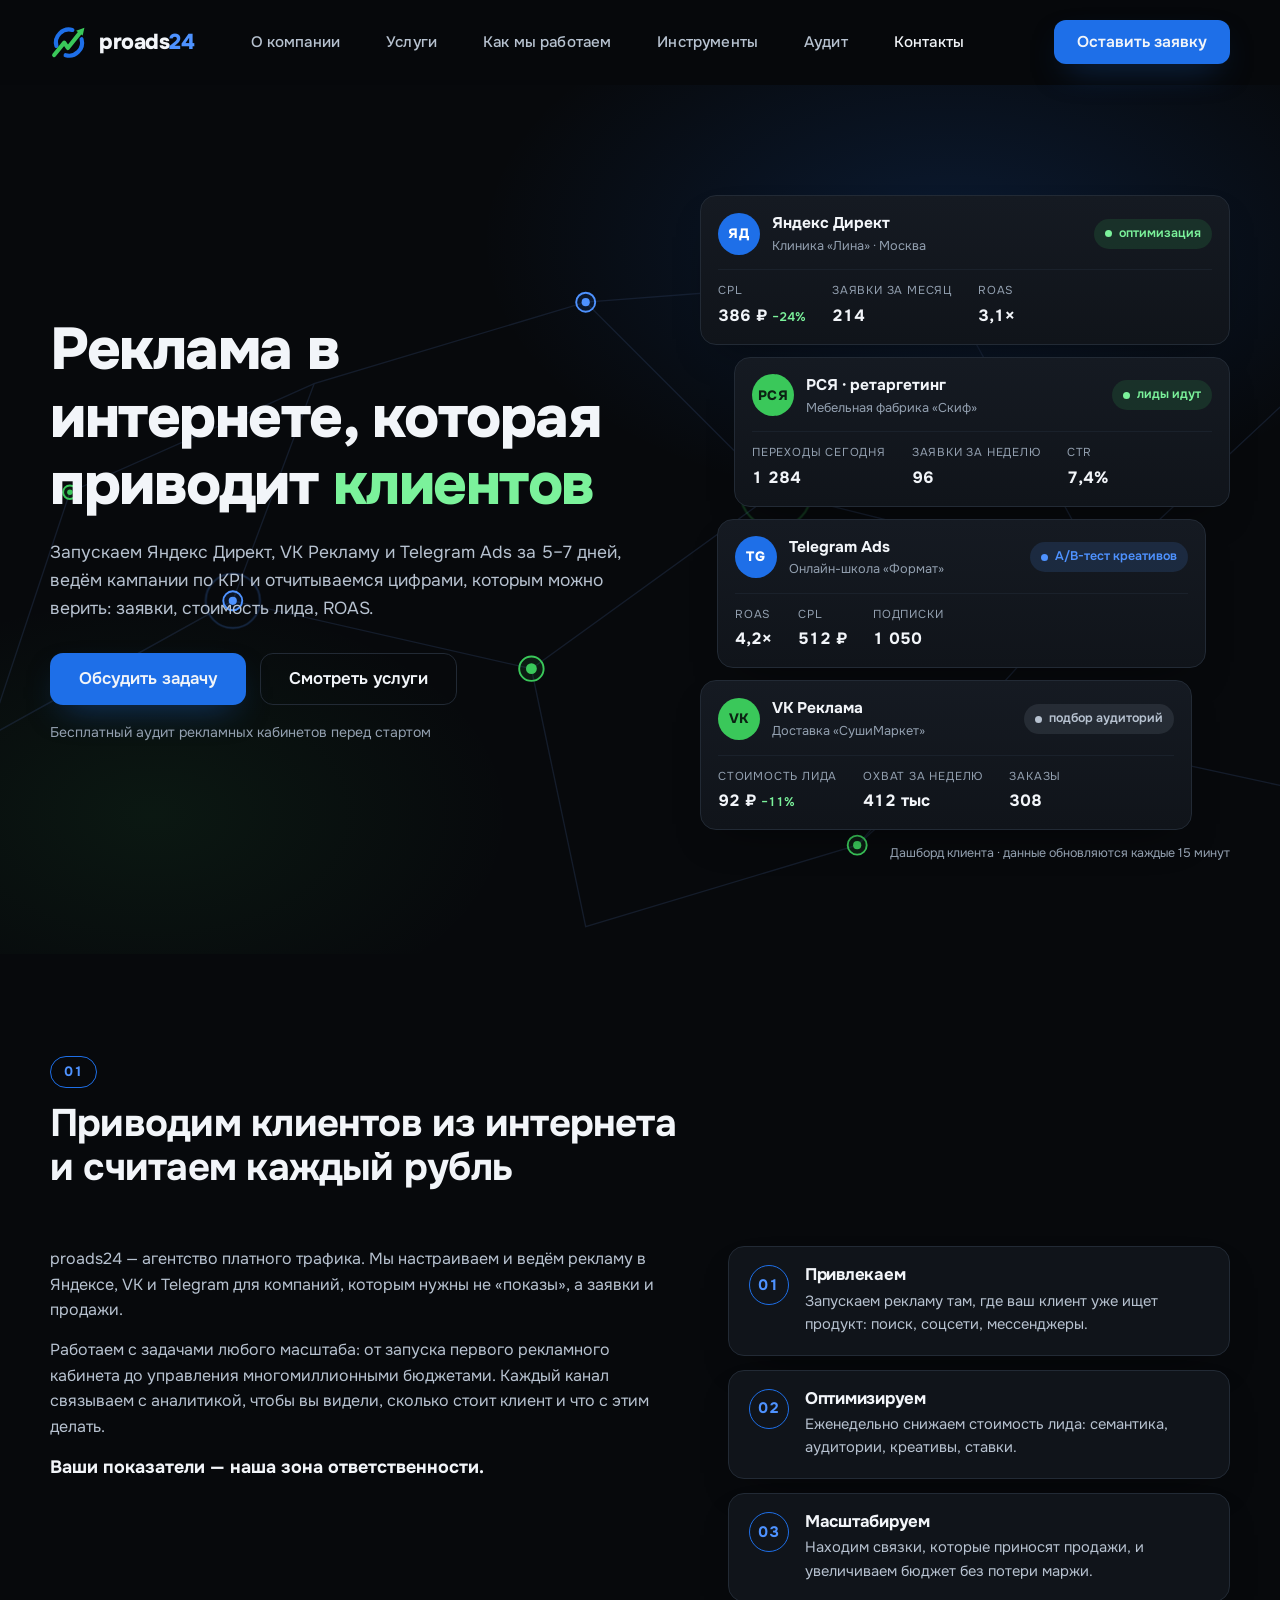
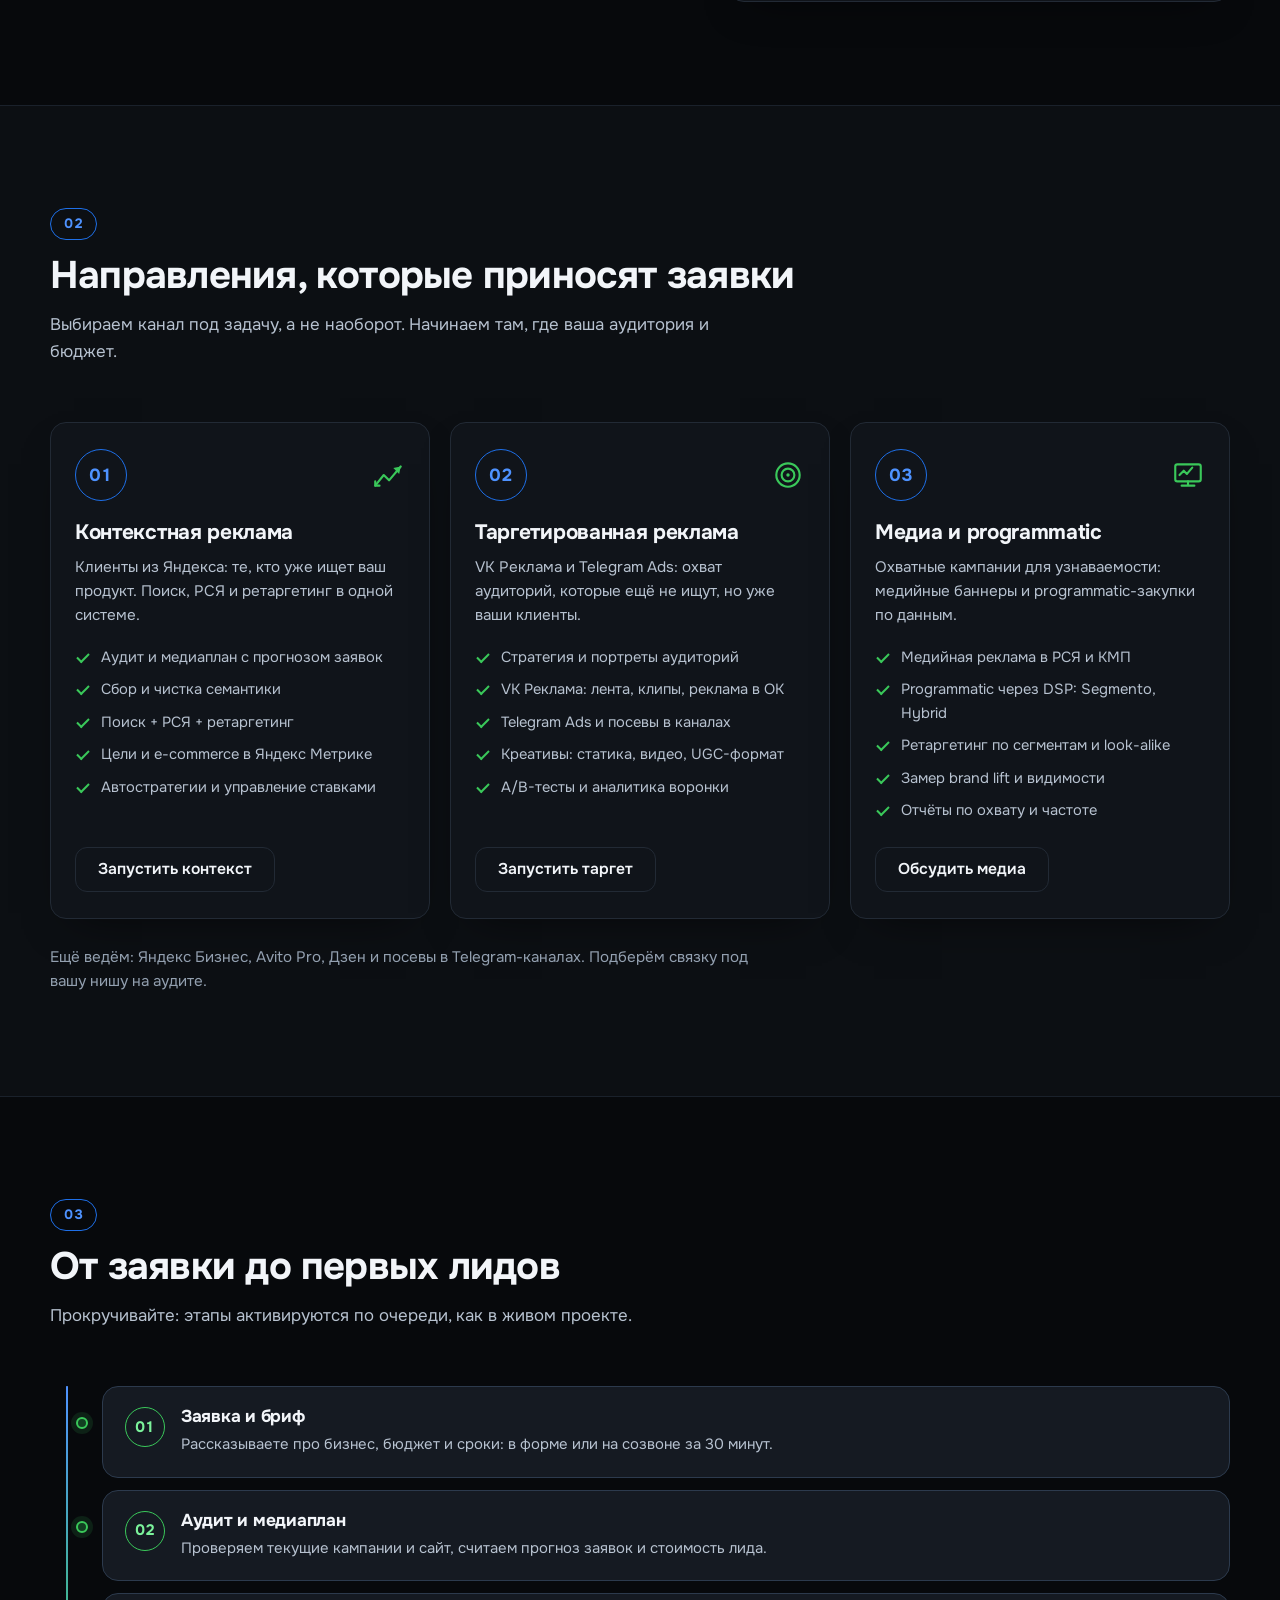
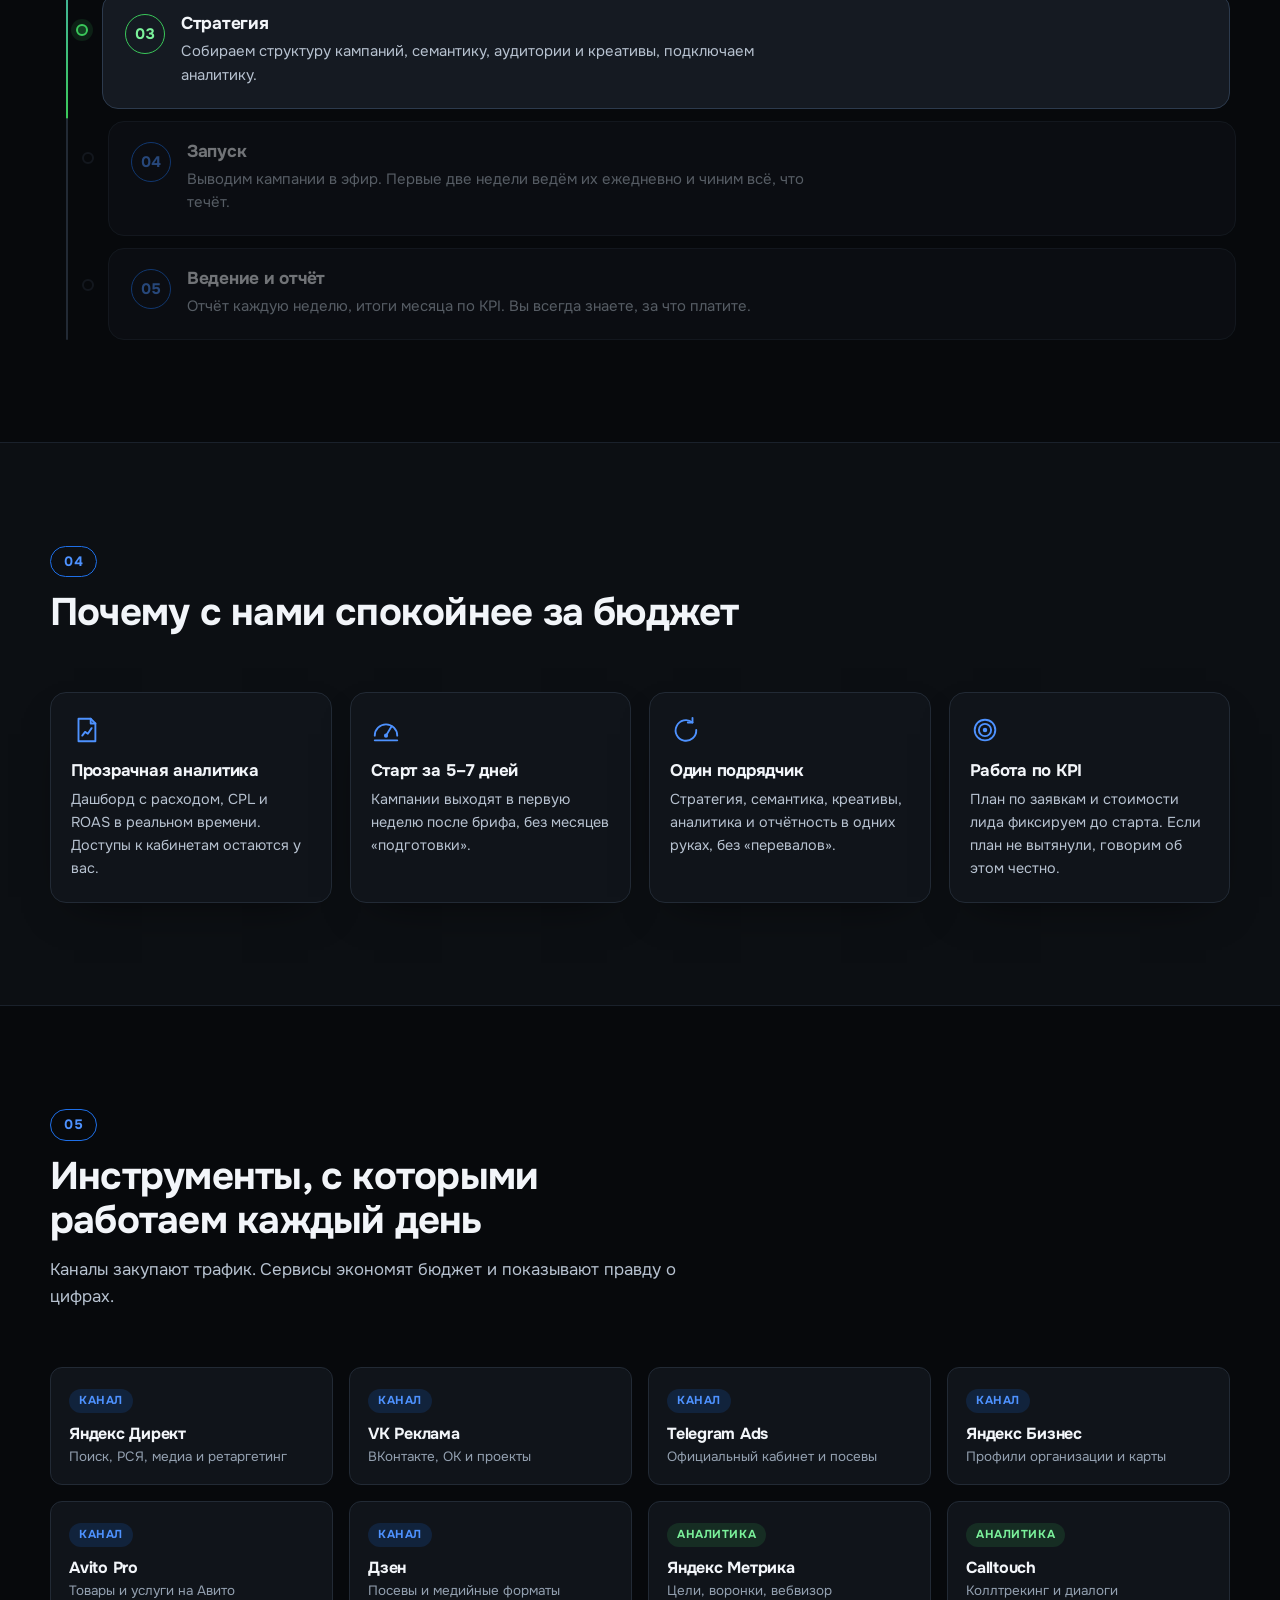
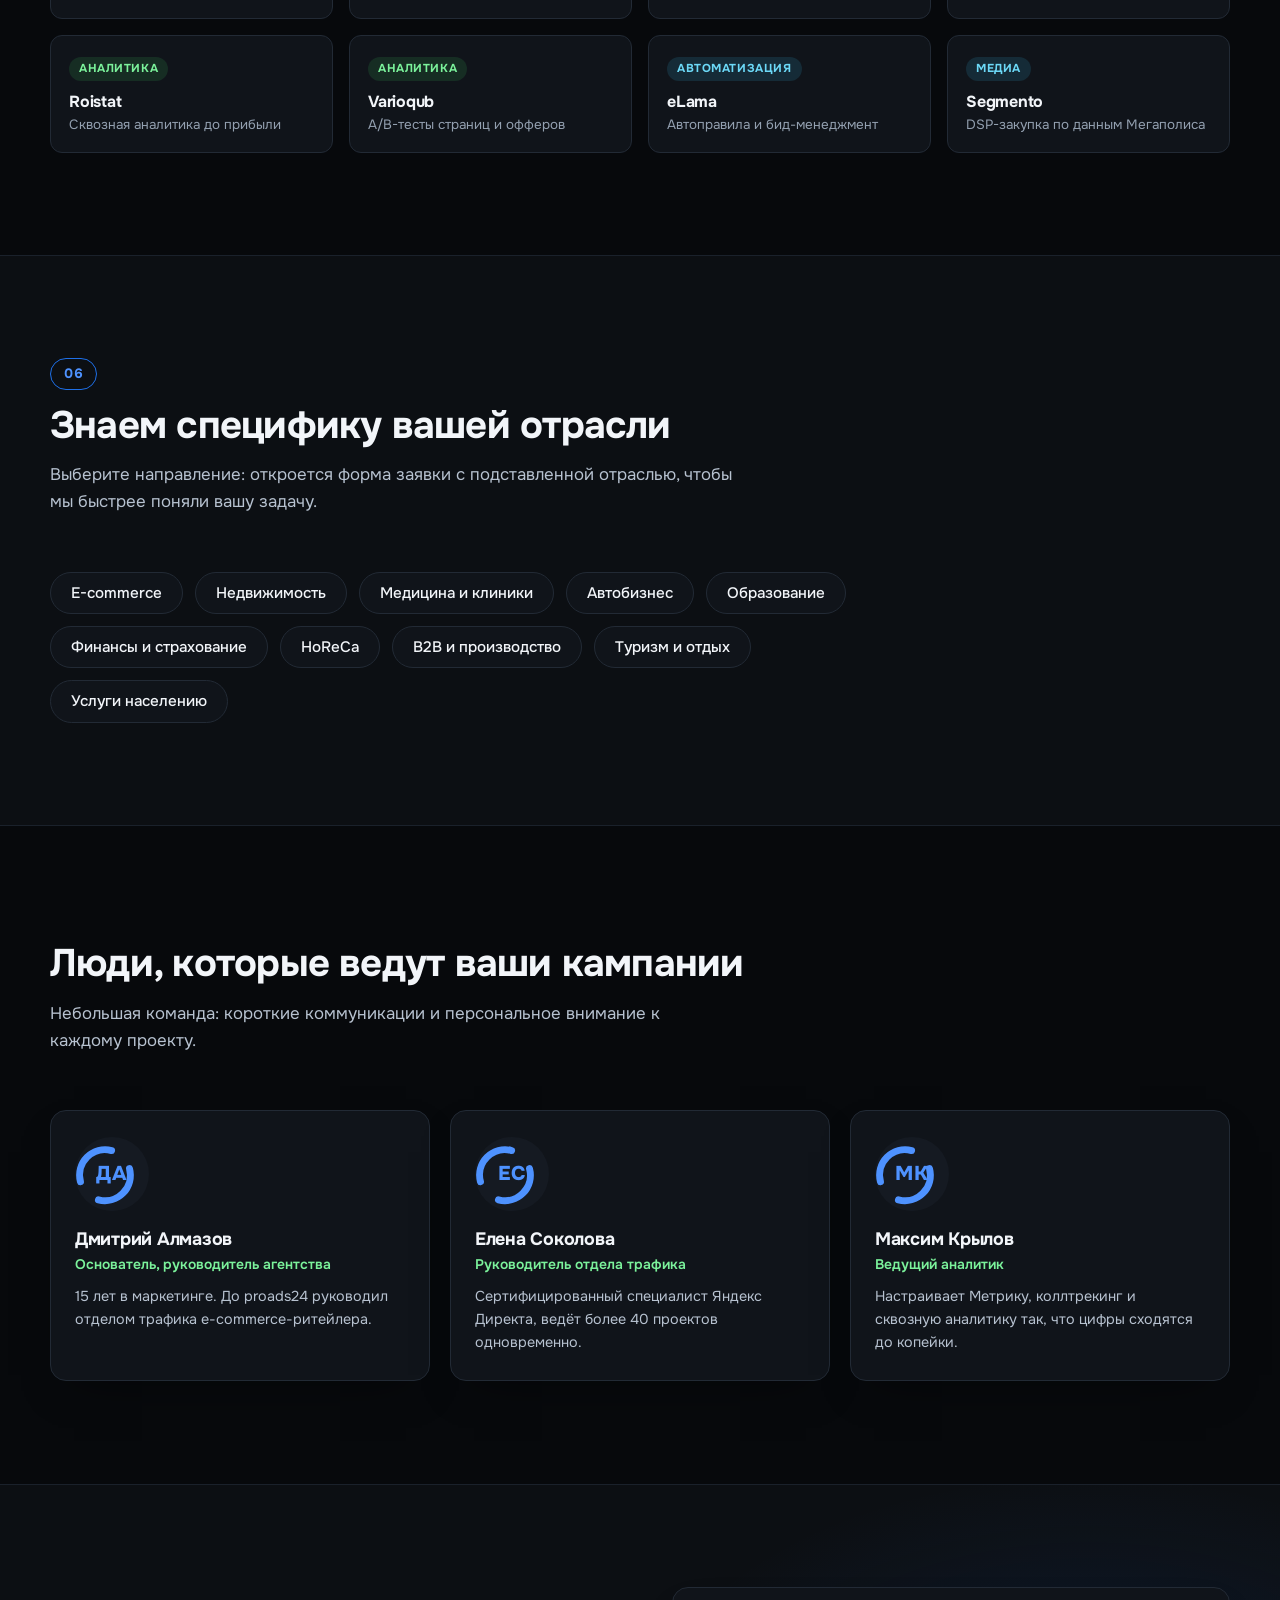
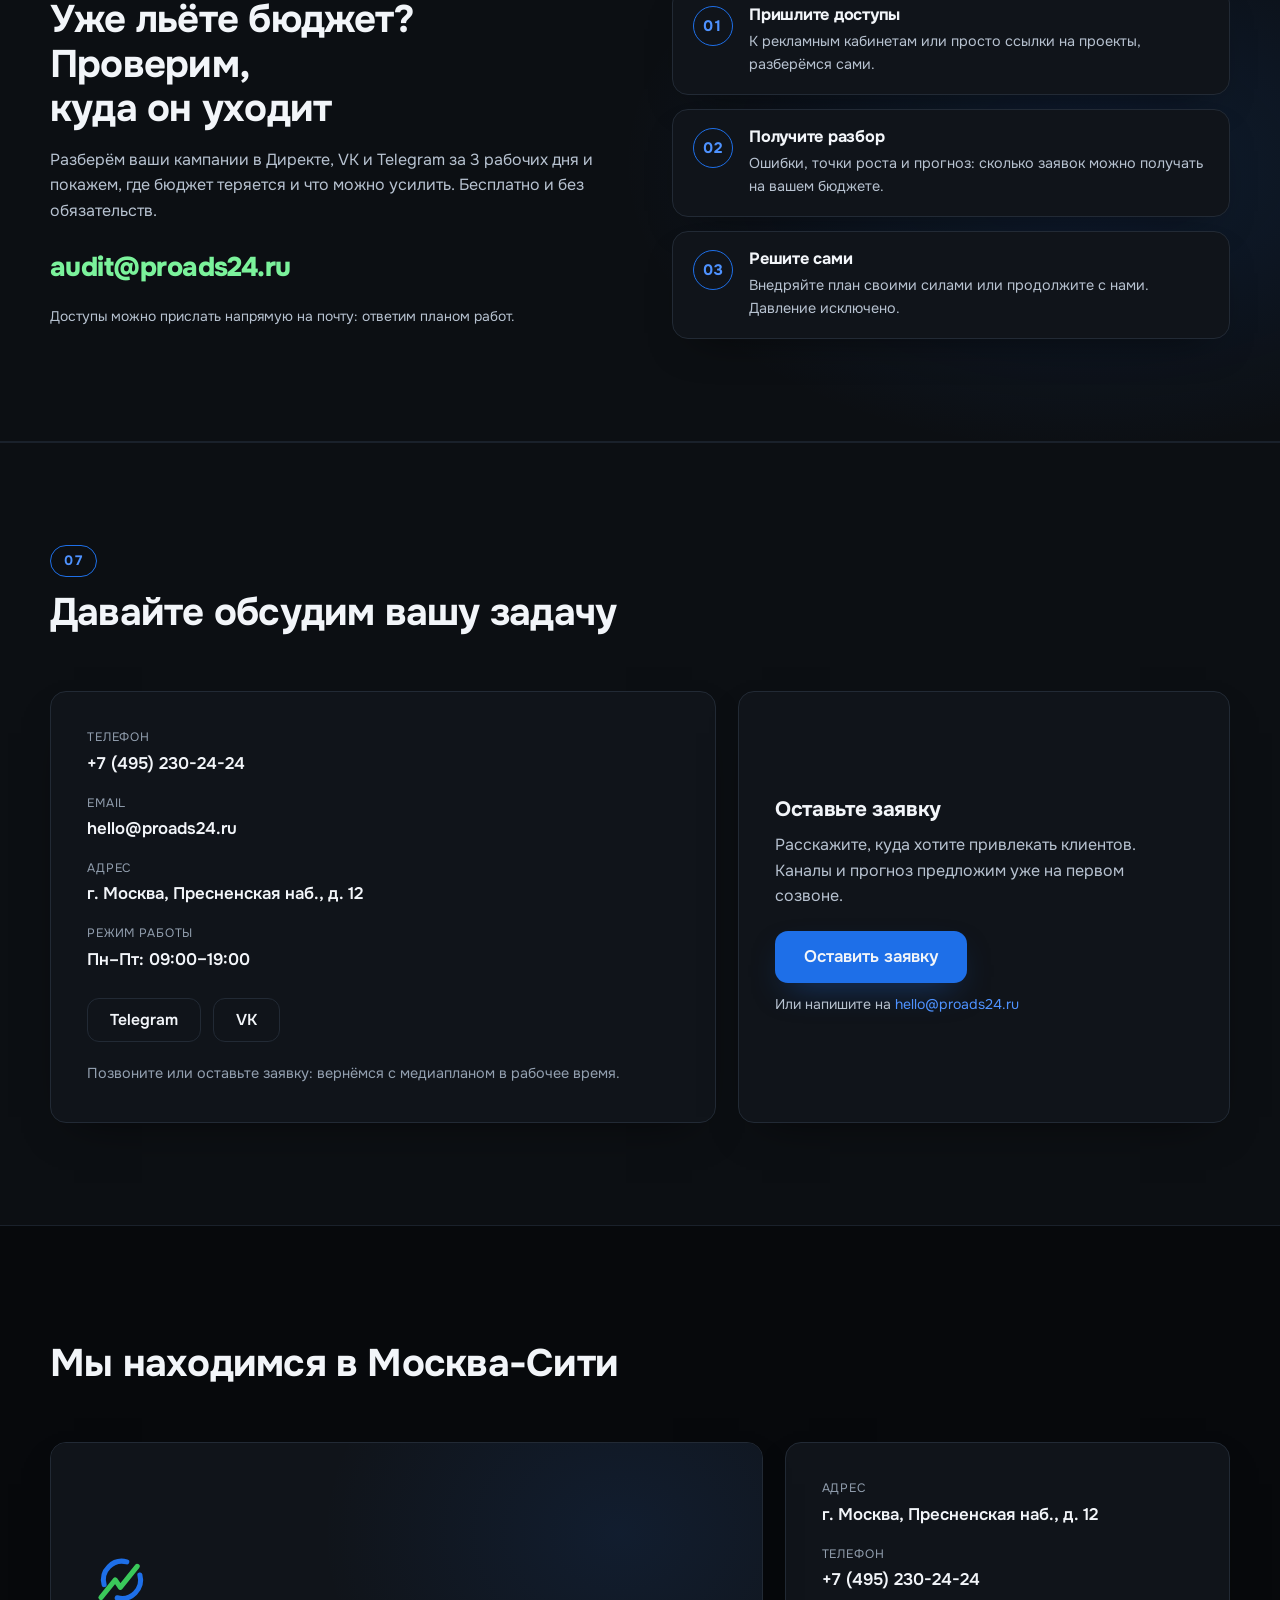
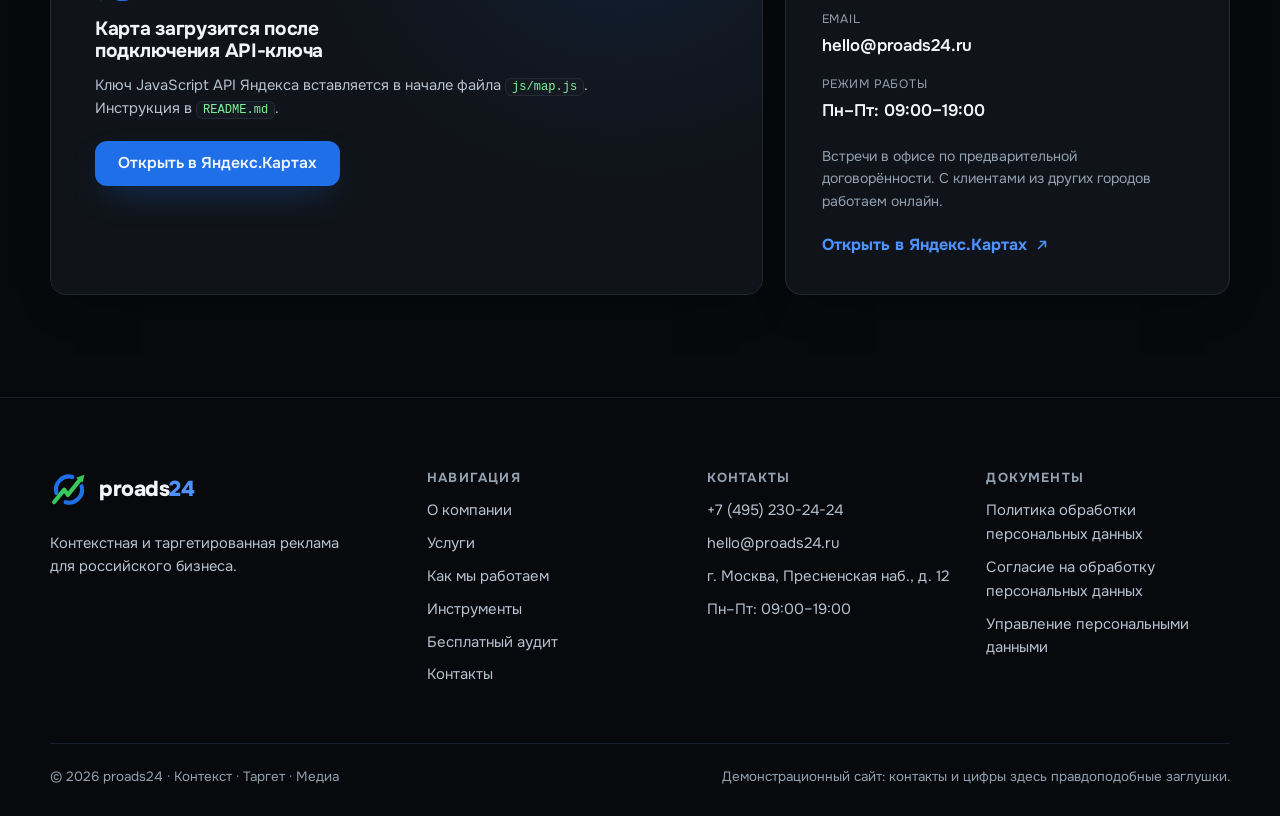
==== commit 094eb90d: "Добавить документы по обработке персональных данных" ====
--- a/index.html
+++ b/index.html
@@ -506,8 +506,9 @@
     <div class="footer-docs">
       <h3>Документы</h3>
       <ul>
-        <li><a href="#" data-doc="policy">Политика конфиденциальности</a></li>
-        <li><a href="#" data-doc="consent">Согласие на обработку персональных данных</a></li>
+        <li><a href="personal-data/">Политика обработки персональных данных</a></li>
+        <li><a href="personal-data/consent.html">Согласие на обработку персональных данных</a></li>
+        <li><a href="personal-data/request.html">Управление персональными данными</a></li>
       </ul>
     </div>
   </div>
@@ -529,6 +530,7 @@
     </button>
   </div>
   <form id="lead-form" novalidate>
+    <input type="hidden" name="consent_version" value="consent-1.0_2026-09-18">
     <div class="form-grid">
       <div class="field">
         <label for="f-name">Имя <em>*</em></label>
@@ -577,12 +579,12 @@
     <div class="field field-consent">
       <label class="consent">
         <input id="f-consent" name="consent" type="checkbox" required>
-        <span>Согласен(а) на <a href="#" data-doc="consent">обработку персональных данных</a></span>
+        <span>Даю <a href="personal-data/consent.html" target="_blank" rel="noopener">согласие на обработку персональных данных</a></span>
       </label>
       <p class="field-error" id="f-consent-err" hidden>Без согласия мы не сможем принять заявку</p>
     </div>
     <button class="btn btn-primary btn-lg btn-submit" type="submit"><span>Отправить заявку</span></button>
-    <p class="form-privacy">Нажимая «Отправить заявку», вы соглашаетесь на обработку персональных данных.</p>
+    <p class="form-privacy">Подробнее о порядке обработки — в <a href="personal-data/" target="_blank" rel="noopener">Политике персональных данных</a>.</p>
   </form>
   <div class="form-success" id="form-success" hidden>
     <svg viewBox="0 0 64 64" aria-hidden="true"><path d="M53.2 27.3 A22 22 0 0 1 26.3 54.3" fill="none" stroke="currentColor" stroke-width="6" stroke-linecap="round"/><path d="M10.8 38.7 A22 22 0 0 1 37.7 11.7" fill="none" stroke="currentColor" stroke-width="6" stroke-linecap="round"/><path d="M20 33 L28 42 L46 22" fill="none" stroke="#3ac85a" stroke-width="7" stroke-linecap="round" stroke-linejoin="round"/></svg>
@@ -592,18 +594,6 @@
   </div>
 </dialog>
 
-<dialog class="modal modal-doc" id="doc-dialog" aria-labelledby="doc-dialog-title">
-  <div class="modal-head">
-    <div><h2 id="doc-dialog-title">Документ</h2></div>
-    <button class="modal-close" type="button" data-close-modal aria-label="Закрыть окно">
-      <svg viewBox="0 0 20 20" aria-hidden="true"><path d="M5 5 L15 15 M15 5 L5 15" fill="none" stroke="currentColor" stroke-width="2" stroke-linecap="round"/></svg>
-    </button>
-  </div>
-  <div class="doc-body">
-    <p id="doc-text">Документ готовится юристом. Чтобы получить его раньше публикации, напишите на <a href="mailto:hello@proads24.ru">hello@proads24.ru</a>.</p>
-  </div>
-</dialog>
-
 <script src="js/main.js" defer></script>
 <script src="js/map.js" defer></script>
 </body>
